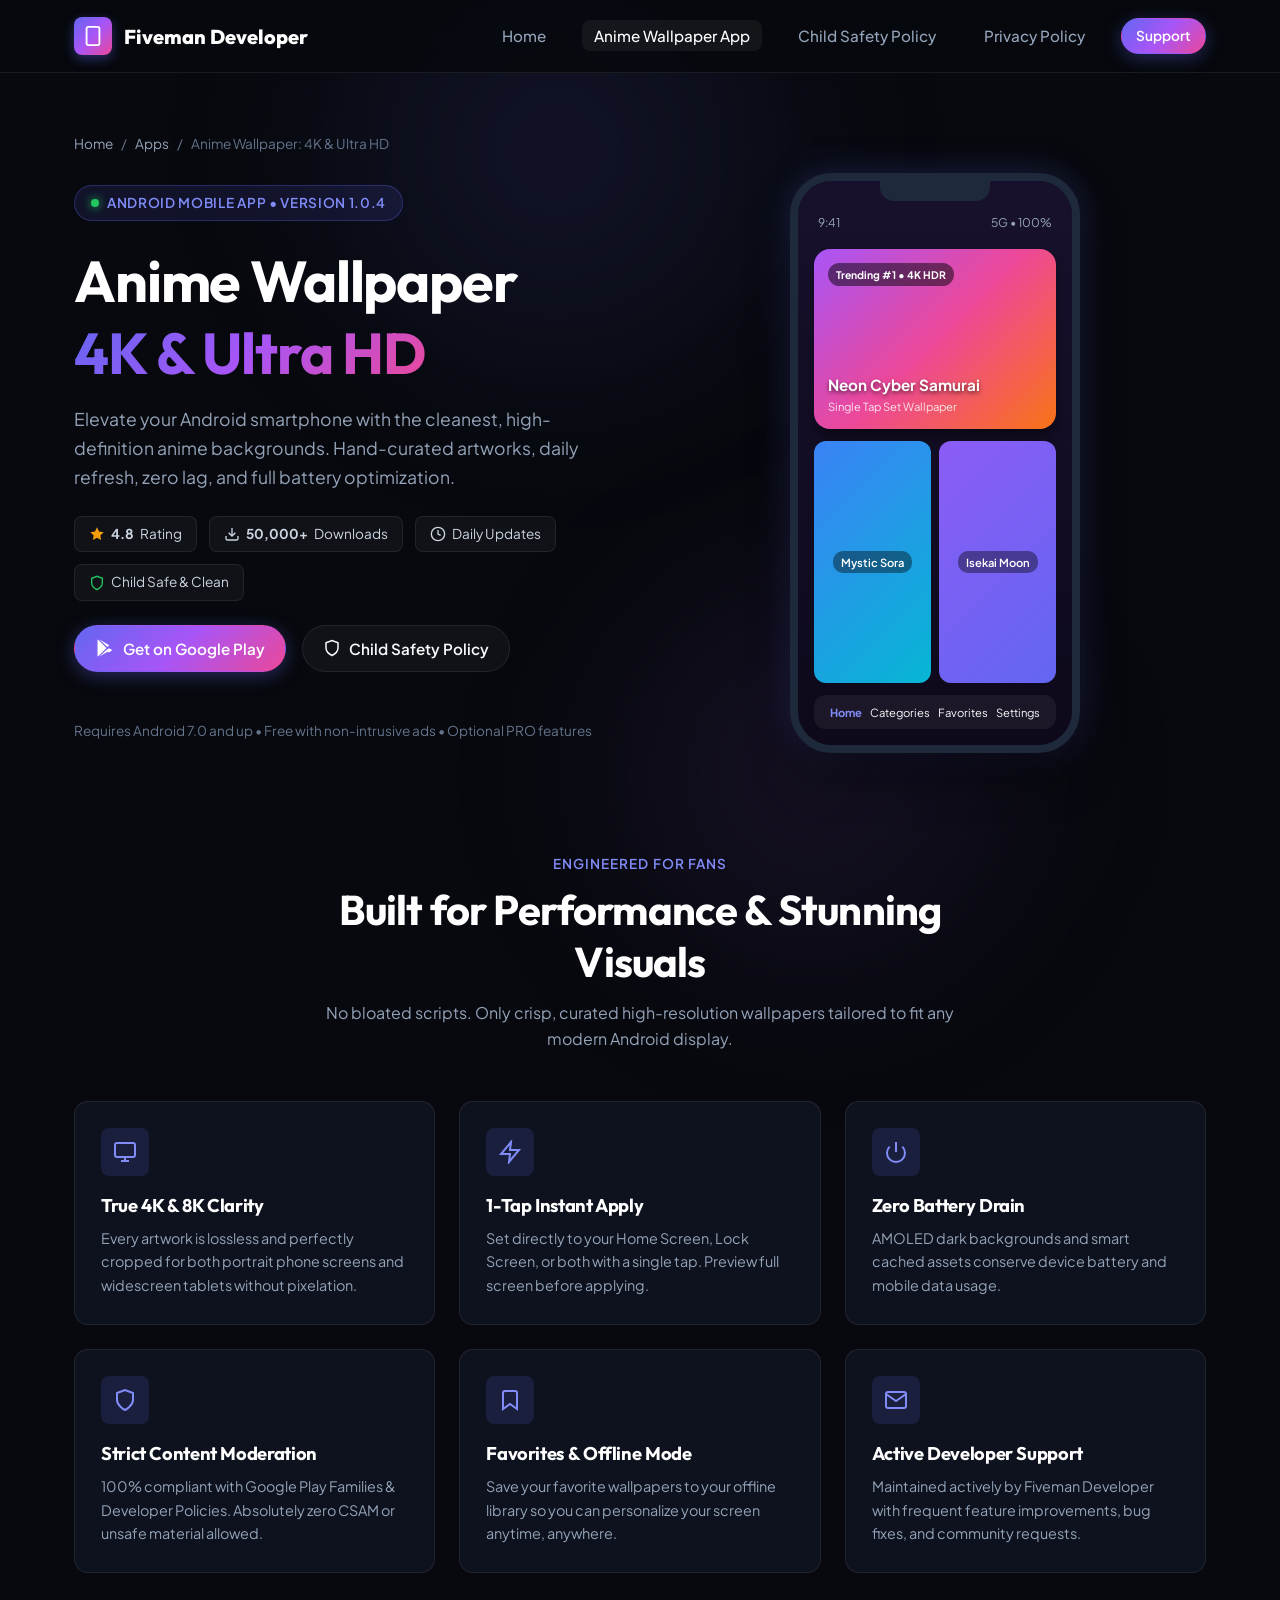
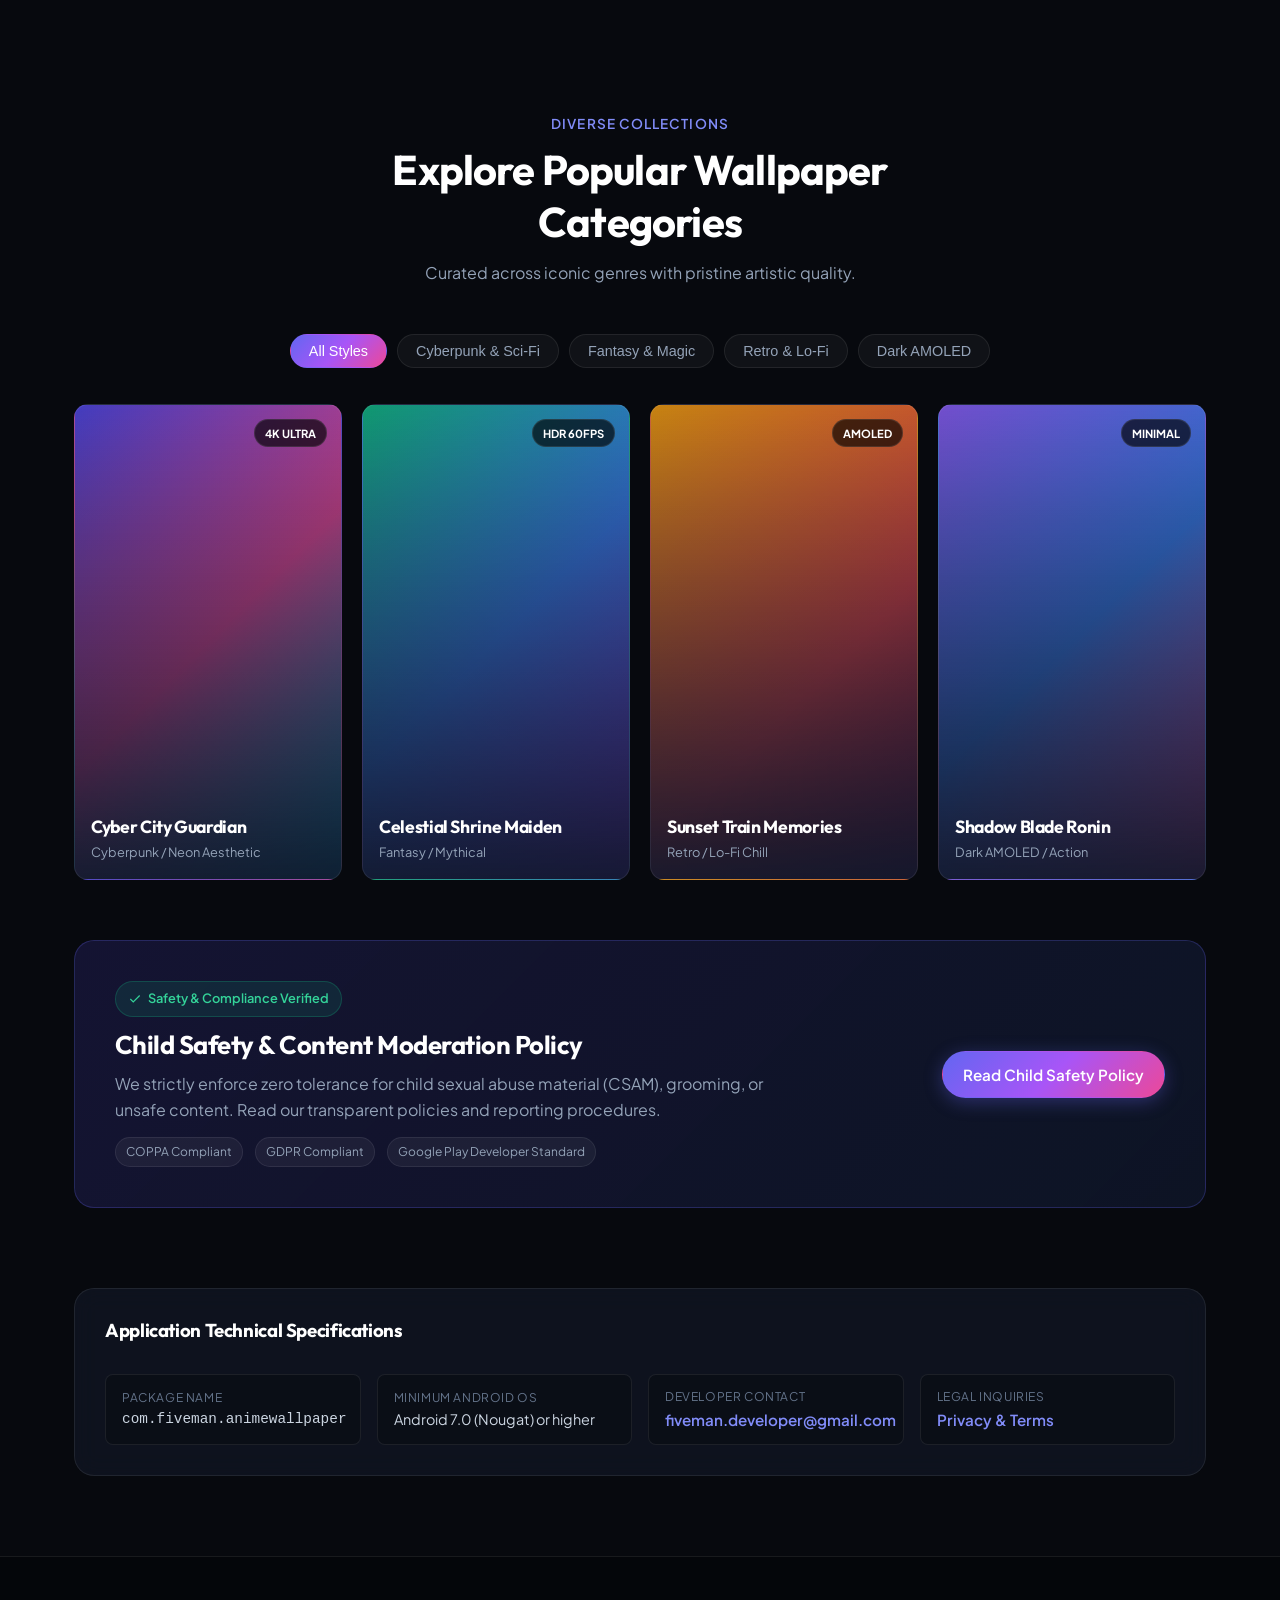
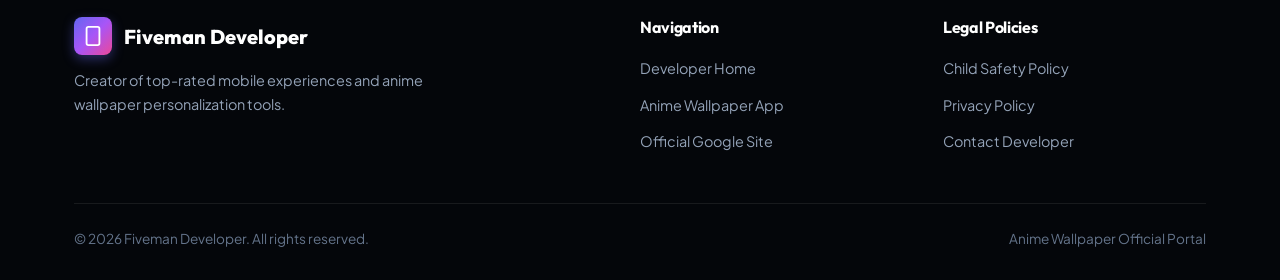
==== anime_wallpaper.html @ 087a0f10 "feat: complete developer website with anime wallpaper and child safety policy" ====
<!DOCTYPE html>
<html lang="en">
<head>
  <meta charset="UTF-8">
  <meta name="viewport" content="width=device-width, initial-scale=1.0">
  <title>Anime Wallpaper: 4K &amp; Ultra HD | Fiveman Developer</title>
  <meta name="description" content="Discover breathtaking 4K, 8K, and Live Anime Wallpapers. Lightweight, battery-optimized, and curated with strict child safety and privacy standards.">
  <meta name="keywords" content="Anime Wallpaper, 4K Anime Backgrounds, Anime Live Wallpapers, Fiveman Developer, Android Wallpaper App">
  <link rel="stylesheet" href="./css/style.css">
  <link rel="icon" href="data:image/svg+xml,<svg xmlns='http://www.w3.org/2000/svg' viewBox='0 0 24 24' fill='%23ec4899'><path d='M12 21.35l-1.45-1.32C5.4 15.36 2 12.28 2 8.5 2 5.42 4.42 3 7.5 3c1.74 0 3.41.81 4.5 2.09C13.09 3.81 14.76 3 16.5 3 19.58 3 22 5.42 22 8.5c0 3.78-3.4 6.86-8.55 11.54L12 21.35z'/></svg>">
</head>
<body>

  <!-- Navigation -->
  <header class="navbar">
    <div class="container nav-container">
      <a href="./index.html" class="brand-logo" id="homeLogoLink">
        <div class="brand-icon">
          <svg viewBox="0 0 24 24" fill="none" stroke="currentColor" stroke-width="2">
            <rect x="5" y="2" width="14" height="20" rx="2" ry="2"/>
            <line x1="12" y1="18" x2="12.01" y2="18"/>
          </svg>
        </div>
        <span>Fiveman Developer</span>
      </a>

      <button class="mobile-toggle" id="mobileToggle" aria-label="Toggle navigation">
        <svg width="24" height="24" fill="none" stroke="currentColor" stroke-width="2">
          <path d="M4 6h16M4 12h16M4 18h16"/>
        </svg>
      </button>

      <ul class="nav-links" id="navLinks">
        <li><a href="./index.html" class="nav-link">Home</a></li>
        <li><a href="./anime_wallpaper.html" class="nav-link active">Anime Wallpaper App</a></li>
        <li><a href="./child_safty.html" class="nav-link">Child Safety Policy</a></li>
        <li><a href="./privacy_policy.html" class="nav-link">Privacy Policy</a></li>
        <li>
          <a href="mailto:fiveman.developer@gmail.com" class="btn btn-primary btn-sm">Support</a>
        </li>
      </ul>
    </div>
  </header>

  <!-- App Hero Section -->
  <section class="app-hero">
    <div class="container">
      <div class="breadcrumbs">
        <a href="./index.html">Home</a>
        <span>/</span>
        <a href="./index.html#featured-apps">Apps</a>
        <span>/</span>
        <span>Anime Wallpaper: 4K &amp; Ultra HD</span>
      </div>

      <div class="app-hero-grid">
        <div class="app-hero-content">
          <div class="badge-pill">
            <span class="badge-dot"></span>
            Android Mobile App &bull; Version 1.0.4
          </div>
          
          <h1 style="font-size: clamp(2.4rem, 4.5vw, 3.6rem); margin-bottom: 16px;">
            Anime Wallpaper <br><span class="gradient-text">4K &amp; Ultra HD</span>
          </h1>

          <p style="font-size: 1.1rem; margin-bottom: 24px;">
            Elevate your Android smartphone with the cleanest, high-definition anime backgrounds. Hand-curated artworks, daily refresh, zero lag, and full battery optimization.
          </p>

          <div class="app-meta-tags">
            <div class="app-spec-badge">
              <svg width="16" height="16" viewBox="0 0 24 24" fill="#f59e0b"><polygon points="12 2 15.09 8.26 22 9.27 17 14.14 18.18 21.02 12 17.77 5.82 21.02 7 14.14 2 9.27 8.91 8.26 12 2"/></svg>
              <strong>4.8</strong> Rating
            </div>
            <div class="app-spec-badge">
              <svg width="16" height="16" viewBox="0 0 24 24" fill="none" stroke="currentColor" stroke-width="2"><path d="M21 15v4a2 2 0 0 1-2 2H5a2 2 0 0 1-2-2v-4"/><polyline points="7 10 12 15 17 10"/><line x1="12" y1="15" x2="12" y2="3"/></svg>
              <strong>50,000+</strong> Downloads
            </div>
            <div class="app-spec-badge">
              <svg width="16" height="16" viewBox="0 0 24 24" fill="none" stroke="currentColor" stroke-width="2"><circle cx="12" cy="12" r="10"/><path d="M12 6v6l4 2"/></svg>
              Daily Updates
            </div>
            <div class="app-spec-badge">
              <svg width="16" height="16" viewBox="0 0 24 24" fill="none" stroke="#22c55e" stroke-width="2"><path d="M12 22s8-4 8-10V5l-8-3-8 3v7c0 6 8 10 8 10z"/></svg>
              Child Safe &amp; Clean
            </div>
          </div>

          <div class="hero-cta" style="justify-content: flex-start;">
            <a href="https://play.google.com/store/apps" target="_blank" rel="noopener noreferrer" class="btn btn-primary" id="googlePlayBtn">
              <svg width="20" height="20" viewBox="0 0 24 24" fill="currentColor">
                <path d="M3.609 1.814L13.793 12 3.61 22.186a2.023 2.023 0 0 1-.61-1.472V3.286c0-.573.228-1.1.609-1.472zm11.246 11.246l2.33 2.33-11.83 6.786 9.5-9.116zm0-2.12L5.355 1.824l11.83 6.786-2.33 2.33zm1.442 1.06l3.355 1.924c.797.457.797 1.201 0 1.658l-3.355 1.924-2.12-2.12 2.12-2.386z"/>
              </svg>
              Get on Google Play
            </a>
            <a href="./child_safty.html" class="btn btn-outline" id="childSafetyCtaBtn">
              <svg width="18" height="18" viewBox="0 0 24 24" fill="none" stroke="currentColor" stroke-width="2"><path d="M12 22s8-4 8-10V5l-8-3-8 3v7c0 6 8 10 8 10z"/></svg>
              Child Safety Policy
            </a>
          </div>

          <p style="font-size: 0.85rem; color: var(--text-muted);">
            Requires Android 7.0 and up &bull; Free with non-intrusive ads &bull; Optional PRO features
          </p>
        </div>

        <!-- Phone Mockup Graphic -->
        <div class="app-showcase-visual">
          <div class="phone-mockup-frame">
            <div class="phone-notch"></div>
            <div class="phone-screen">
              <div class="phone-screen-header">
                <span>9:41</span>
                <span>5G &bull; 100%</span>
              </div>
              
              <div class="phone-preview-card">
                <span class="preview-tag">Trending #1 &bull; 4K HDR</span>
                <span class="preview-title">Neon Cyber Samurai</span>
                <span style="font-size: 0.7rem; color: rgba(255,255,255,0.85);">Single Tap Set Wallpaper</span>
              </div>

              <div class="phone-grid-preview">
                <div class="small-preview-thumb thumb-1">
                  <span class="thumb-label">Mystic Sora</span>
                </div>
                <div class="small-preview-thumb thumb-2">
                  <span class="thumb-label">Isekai Moon</span>
                </div>
              </div>

              <div style="background: rgba(255,255,255,0.06); padding: 8px 12px; border-radius: 12px; display: flex; justify-content: space-around; font-size: 0.7rem;">
                <span style="color: var(--primary-light); font-weight: 700;">Home</span>
                <span>Categories</span>
                <span>Favorites</span>
                <span>Settings</span>
              </div>
            </div>
          </div>
        </div>
      </div>
    </div>
  </section>

  <!-- Key Features Grid -->
  <section class="features-section">
    <div class="container">
      <div class="section-header">
        <span class="section-tag">Engineered for Fans</span>
        <h2 class="section-title">Built for Performance &amp; Stunning Visuals</h2>
        <p>No bloated scripts. Only crisp, curated high-resolution wallpapers tailored to fit any modern Android display.</p>
      </div>

      <div class="feature-cards">
        <div class="feature-box">
          <div class="feature-icon-wrap">
            <svg width="24" height="24" viewBox="0 0 24 24" fill="none" stroke="currentColor" stroke-width="2">
              <rect x="2" y="3" width="20" height="14" rx="2" ry="2"/>
              <line x1="8" y1="21" x2="16" y2="21"/>
              <line x1="12" y1="17" x2="12" y2="21"/>
            </svg>
          </div>
          <h4>True 4K &amp; 8K Clarity</h4>
          <p>Every artwork is lossless and perfectly cropped for both portrait phone screens and widescreen tablets without pixelation.</p>
        </div>

        <div class="feature-box">
          <div class="feature-icon-wrap">
            <svg width="24" height="24" viewBox="0 0 24 24" fill="none" stroke="currentColor" stroke-width="2">
              <polygon points="13 2 3 14 12 14 11 22 21 10 12 10 13 2"/>
            </svg>
          </div>
          <h4>1-Tap Instant Apply</h4>
          <p>Set directly to your Home Screen, Lock Screen, or both with a single tap. Preview full screen before applying.</p>
        </div>

        <div class="feature-box">
          <div class="feature-icon-wrap">
            <svg width="24" height="24" viewBox="0 0 24 24" fill="none" stroke="currentColor" stroke-width="2">
              <path d="M18.36 6.64a9 9 0 1 1-12.73 0"/>
              <line x1="12" y1="2" x2="12" y2="12"/>
            </svg>
          </div>
          <h4>Zero Battery Drain</h4>
          <p>AMOLED dark backgrounds and smart cached assets conserve device battery and mobile data usage.</p>
        </div>

        <div class="feature-box">
          <div class="feature-icon-wrap">
            <svg width="24" height="24" viewBox="0 0 24 24" fill="none" stroke="currentColor" stroke-width="2">
              <path d="M12 22s8-4 8-10V5l-8-3-8 3v7c0 6 8 10 8 10z"/>
            </svg>
          </div>
          <h4>Strict Content Moderation</h4>
          <p>100% compliant with Google Play Families &amp; Developer Policies. Absolutely zero CSAM or unsafe material allowed.</p>
        </div>

        <div class="feature-box">
          <div class="feature-icon-wrap">
            <svg width="24" height="24" viewBox="0 0 24 24" fill="none" stroke="currentColor" stroke-width="2">
              <path d="M19 21l-7-5-7 5V5a2 2 0 0 1 2-2h10a2 2 0 0 1 2 2z"/>
            </svg>
          </div>
          <h4>Favorites &amp; Offline Mode</h4>
          <p>Save your favorite wallpapers to your offline library so you can personalize your screen anytime, anywhere.</p>
        </div>

        <div class="feature-box">
          <div class="feature-icon-wrap">
            <svg width="24" height="24" viewBox="0 0 24 24" fill="none" stroke="currentColor" stroke-width="2">
              <path d="M4 4h16c1.1 0 2 .9 2 2v12c0 1.1-.9 2-2 2H4c-1.1 0-2-.9-2-2V6c0-1.1.9-2 2-2z"/>
              <polyline points="22,6 12,13 2,6"/>
            </svg>
          </div>
          <h4>Active Developer Support</h4>
          <p>Maintained actively by Fiveman Developer with frequent feature improvements, bug fixes, and community requests.</p>
        </div>
      </div>
    </div>
  </section>

  <!-- Interactive Category Preview Showcase -->
  <section class="gallery-section">
    <div class="container">
      <div class="section-header">
        <span class="section-tag">Diverse Collections</span>
        <h2 class="section-title">Explore Popular Wallpaper Categories</h2>
        <p>Curated across iconic genres with pristine artistic quality.</p>
      </div>

      <div class="category-chips">
        <button class="category-chip active" data-category="all">All Styles</button>
        <button class="category-chip" data-category="cyberpunk">Cyberpunk &amp; Sci-Fi</button>
        <button class="category-chip" data-category="fantasy">Fantasy &amp; Magic</button>
        <button class="category-chip" data-category="retro">Retro &amp; Lo-Fi</button>
        <button class="category-chip" data-category="amoled">Dark AMOLED</button>
      </div>

      <div class="wallpaper-cards-grid">
        <!-- Card 1 -->
        <div class="wallpaper-card card-bg-gradient-1" data-category="cyberpunk">
          <span class="wallpaper-badge">4K ULTRA</span>
          <div class="wallpaper-card-info">
            <h4>Cyber City Guardian</h4>
            <p>Cyberpunk / Neon Aesthetic</p>
          </div>
        </div>

        <!-- Card 2 -->
        <div class="wallpaper-card card-bg-gradient-2" data-category="fantasy">
          <span class="wallpaper-badge">HDR 60FPS</span>
          <div class="wallpaper-card-info">
            <h4>Celestial Shrine Maiden</h4>
            <p>Fantasy / Mythical</p>
          </div>
        </div>

        <!-- Card 3 -->
        <div class="wallpaper-card card-bg-gradient-3" data-category="retro">
          <span class="wallpaper-badge">AMOLED</span>
          <div class="wallpaper-card-info">
            <h4>Sunset Train Memories</h4>
            <p>Retro / Lo-Fi Chill</p>
          </div>
        </div>

        <!-- Card 4 -->
        <div class="wallpaper-card card-bg-gradient-4" data-category="amoled">
          <span class="wallpaper-badge">MINIMAL</span>
          <div class="wallpaper-card-info">
            <h4>Shadow Blade Ronin</h4>
            <p>Dark AMOLED / Action</p>
          </div>
        </div>
      </div>
    </div>
  </section>

  <!-- Compliance Callout -->
  <section class="container" style="margin-bottom: 60px;">
    <div class="compliance-banner">
      <div class="compliance-content">
        <div class="compliance-text">
          <div class="safety-badge" style="margin-bottom: 12px;">
            <svg width="14" height="14" viewBox="0 0 24 24" fill="none" stroke="currentColor" stroke-width="2">
              <polyline points="20 6 9 17 4 12"/>
            </svg>
            <span>Safety &amp; Compliance Verified</span>
          </div>
          <h3>Child Safety &amp; Content Moderation Policy</h3>
          <p>
            We strictly enforce zero tolerance for child sexual abuse material (CSAM), grooming, or unsafe content. Read our transparent policies and reporting procedures.
          </p>
          <div class="compliance-badges">
            <span class="app-tag">COPPA Compliant</span>
            <span class="app-tag">GDPR Compliant</span>
            <span class="app-tag">Google Play Developer Standard</span>
          </div>
        </div>
        <div>
          <a href="./child_safty.html" class="btn btn-primary">
            Read Child Safety Policy
          </a>
        </div>
      </div>
    </div>
  </section>

  <!-- Technical Specs -->
  <section class="container" style="margin-bottom: 60px;">
    <div class="app-card">
      <h3 style="margin-bottom: 16px;">Application Technical Specifications</h3>
      <div class="contact-info-grid">
        <div class="contact-item">
          <div>
            <span class="label">Package Name</span>
            <span style="font-family: monospace; font-size: 0.9rem; color: #cbd5e1;">com.fiveman.animewallpaper</span>
          </div>
        </div>
        <div class="contact-item">
          <div>
            <span class="label">Minimum Android OS</span>
            <span style="font-size: 0.9rem; color: #cbd5e1;">Android 7.0 (Nougat) or higher</span>
          </div>
        </div>
        <div class="contact-item">
          <div>
            <span class="label">Developer Contact</span>
            <a href="mailto:fiveman.developer@gmail.com">fiveman.developer@gmail.com</a>
          </div>
        </div>
        <div class="contact-item">
          <div>
            <span class="label">Legal Inquiries</span>
            <a href="./privacy_policy.html">Privacy &amp; Terms</a>
          </div>
        </div>
      </div>
    </div>
  </section>

  <!-- Footer -->
  <footer class="footer">
    <div class="container">
      <div class="footer-grid">
        <div class="footer-brand">
          <div class="brand-logo">
            <div class="brand-icon">
              <svg viewBox="0 0 24 24" fill="none" stroke="currentColor" stroke-width="2">
                <rect x="5" y="2" width="14" height="20" rx="2" ry="2"/>
                <line x1="12" y1="18" x2="12.01" y2="18"/>
              </svg>
            </div>
            <span>Fiveman Developer</span>
          </div>
          <p>
            Creator of top-rated mobile experiences and anime wallpaper personalization tools.
          </p>
        </div>

        <div class="footer-col">
          <h5>Navigation</h5>
          <ul class="footer-links">
            <li><a href="./index.html">Developer Home</a></li>
            <li><a href="./anime_wallpaper.html">Anime Wallpaper App</a></li>
            <li><a href="https://sites.google.com/view/fivemandeveloper" target="_blank" rel="noopener noreferrer">Official Google Site</a></li>
          </ul>
        </div>

        <div class="footer-col">
          <h5>Legal Policies</h5>
          <ul class="footer-links">
            <li><a href="./child_safty.html">Child Safety Policy</a></li>
            <li><a href="./privacy_policy.html">Privacy Policy</a></li>
            <li><a href="mailto:fiveman.developer@gmail.com">Contact Developer</a></li>
          </ul>
        </div>
      </div>

      <div class="footer-bottom">
        <span>&copy; <span class="current-year">2026</span> Fiveman Developer. All rights reserved.</span>
        <span>Anime Wallpaper Official Portal</span>
      </div>
    </div>
  </footer>

  <script src="./js/main.js"></script>
</body>
</html>
---- css/style.css ----
/* ==========================================================================
   Fiveman Developer - Modern App Portfolio & Policy Portal
   Designed for GitHub Pages Deployment
   ========================================================================== */

@import url('https://fonts.googleapis.com/css2?family=Outfit:wght@400;500;600;700;800&family=Plus+Jakarta+Sans:wght@400;500;600;700&display=swap');

:root {
  /* Colors */
  --bg-main: #07090e;
  --bg-card: rgba(18, 24, 38, 0.7);
  --bg-card-hover: rgba(26, 34, 53, 0.85);
  --bg-glass: rgba(255, 255, 255, 0.03);
  --bg-subtle: #0f1523;

  --border-subtle: rgba(255, 255, 255, 0.08);
  --border-glow: rgba(99, 102, 241, 0.35);

  --text-primary: #f8fafc;
  --text-secondary: #94a3b8;
  --text-muted: #64748b;
  --text-white: #ffffff;

  --primary: #6366f1;
  --primary-light: #818cf8;
  --primary-dark: #4f46e5;
  --primary-gradient: linear-gradient(135deg, #6366f1 0%, #a855f7 50%, #ec4899 100%);
  --cyan-gradient: linear-gradient(135deg, #06b6d4 0%, #3b82f6 100%);

  --danger: #ef4444;
  --danger-bg: rgba(239, 68, 68, 0.12);
  --danger-border: rgba(239, 68, 68, 0.3);

  --warning: #f59e0b;
  --warning-bg: rgba(245, 158, 11, 0.12);
  --warning-border: rgba(245, 158, 11, 0.3);

  --success: #10b981;
  --success-bg: rgba(16, 185, 129, 0.12);
  --success-border: rgba(16, 185, 129, 0.3);

  /* Typography */
  --font-heading: 'Outfit', sans-serif;
  --font-body: 'Plus Jakarta Sans', -apple-system, BlinkMacSystemFont, 'Segoe UI', Roboto, sans-serif;

  /* Shadows & Glows */
  --shadow-sm: 0 4px 6px -1px rgba(0, 0, 0, 0.2);
  --shadow-lg: 0 20px 25px -5px rgba(0, 0, 0, 0.5), 0 8px 10px -6px rgba(0, 0, 0, 0.5);
  --glow-primary: 0 0 30px rgba(99, 102, 241, 0.25);
  --glow-pink: 0 0 35px rgba(236, 72, 153, 0.2);

  /* Transitions */
  --transition: all 0.25s cubic-bezier(0.4, 0, 0.2, 1);
  --radius-sm: 8px;
  --radius-md: 14px;
  --radius-lg: 20px;
  --radius-full: 9999px;
}

/* Base Styles */
* {
  box-sizing: border-box;
  margin: 0;
  padding: 0;
}

html {
  scroll-behavior: smooth;
  color-scheme: dark;
}

body {
  font-family: var(--font-body);
  background-color: var(--bg-main);
  color: var(--text-primary);
  line-height: 1.65;
  min-height: 100vh;
  position: relative;
  overflow-x: hidden;
  -webkit-font-smoothing: antialiased;
}

/* Ambient Background Glow */
body::before {
  content: '';
  position: fixed;
  top: -150px;
  left: 20%;
  width: 600px;
  height: 600px;
  background: radial-gradient(circle, rgba(99, 102, 241, 0.15) 0%, rgba(0, 0, 0, 0) 70%);
  filter: blur(80px);
  z-index: -1;
  pointer-events: none;
}

body::after {
  content: '';
  position: fixed;
  bottom: -150px;
  right: 15%;
  width: 550px;
  height: 550px;
  background: radial-gradient(circle, rgba(168, 85, 247, 0.12) 0%, rgba(0, 0, 0, 0) 70%);
  filter: blur(80px);
  z-index: -1;
  pointer-events: none;
}

/* Typography Helpers */
h1, h2, h3, h4, h5, h6 {
  font-family: var(--font-heading);
  font-weight: 700;
  line-height: 1.25;
  color: var(--text-white);
  letter-spacing: -0.02em;
}

p {
  color: var(--text-secondary);
}

a {
  color: var(--primary-light);
  text-decoration: none;
  transition: var(--transition);
}

a:hover {
  color: var(--text-white);
}

.gradient-text {
  background: var(--primary-gradient);
  -webkit-background-clip: text;
  -webkit-text-fill-color: transparent;
  display: inline-block;
}

.container {
  width: 100%;
  max-width: 1180px;
  margin: 0 auto;
  padding: 0 24px;
}

/* Header & Navbar */
.navbar {
  position: sticky;
  top: 0;
  z-index: 100;
  backdrop-filter: blur(16px);
  -webkit-backdrop-filter: blur(16px);
  background: rgba(7, 9, 14, 0.85);
  border-bottom: 1px solid var(--border-subtle);
  transition: var(--transition);
}

.nav-container {
  display: flex;
  align-items: center;
  justify-content: space-between;
  height: 72px;
}

.brand-logo {
  display: flex;
  align-items: center;
  gap: 12px;
  font-family: var(--font-heading);
  font-weight: 800;
  font-size: 1.25rem;
  color: var(--text-white);
}

.brand-icon {
  width: 38px;
  height: 38px;
  border-radius: var(--radius-sm);
  background: var(--primary-gradient);
  display: flex;
  align-items: center;
  justify-content: center;
  color: white;
  box-shadow: 0 4px 12px rgba(99, 102, 241, 0.4);
}

.brand-icon svg {
  width: 22px;
  height: 22px;
}

.nav-links {
  display: flex;
  align-items: center;
  list-style: none;
  gap: 24px;
}

.nav-link {
  color: var(--text-secondary);
  font-weight: 500;
  font-size: 0.95rem;
  padding: 6px 12px;
  border-radius: var(--radius-sm);
  transition: var(--transition);
}

.nav-link:hover, .nav-link.active {
  color: var(--text-white);
  background: rgba(255, 255, 255, 0.05);
}

.nav-actions {
  display: flex;
  align-items: center;
  gap: 14px;
}

/* Buttons */
.btn {
  display: inline-flex;
  align-items: center;
  justify-content: center;
  gap: 8px;
  font-family: var(--font-body);
  font-weight: 600;
  font-size: 0.95rem;
  padding: 10px 20px;
  border-radius: var(--radius-full);
  cursor: pointer;
  transition: var(--transition);
  border: 1px solid transparent;
  text-decoration: none;
}

.btn-primary {
  background: var(--primary-gradient);
  color: var(--text-white);
  box-shadow: 0 4px 18px rgba(99, 102, 241, 0.35);
}

.btn-primary:hover {
  transform: translateY(-2px);
  box-shadow: 0 6px 25px rgba(99, 102, 241, 0.55);
  color: var(--text-white);
}

.btn-outline {
  background: rgba(255, 255, 255, 0.04);
  color: var(--text-primary);
  border-color: var(--border-subtle);
}

.btn-outline:hover {
  background: rgba(255, 255, 255, 0.09);
  border-color: rgba(255, 255, 255, 0.2);
  color: var(--text-white);
  transform: translateY(-2px);
}

.btn-sm {
  padding: 6px 14px;
  font-size: 0.85rem;
}

/* Mobile Menu Toggle */
.mobile-toggle {
  display: none;
  background: none;
  border: none;
  color: var(--text-primary);
  font-size: 1.5rem;
  cursor: pointer;
  padding: 6px;
}

/* Hero Section */
.hero-section {
  padding: 80px 0 60px;
  text-align: center;
  position: relative;
}

.badge-pill {
  display: inline-flex;
  align-items: center;
  gap: 8px;
  padding: 6px 16px;
  border-radius: var(--radius-full);
  background: rgba(99, 102, 241, 0.12);
  border: 1px solid rgba(99, 102, 241, 0.3);
  color: var(--primary-light);
  font-size: 0.85rem;
  font-weight: 600;
  margin-bottom: 24px;
  text-transform: uppercase;
  letter-spacing: 0.05em;
}

.badge-dot {
  width: 8px;
  height: 8px;
  border-radius: 50%;
  background: #22c55e;
  box-shadow: 0 0 10px #22c55e;
}

.hero-title {
  font-size: clamp(2.5rem, 5vw, 4.2rem);
  font-weight: 800;
  max-width: 900px;
  margin: 0 auto 20px;
  line-height: 1.15;
}

.hero-subtitle {
  font-size: 1.15rem;
  max-width: 680px;
  margin: 0 auto 36px;
  color: var(--text-secondary);
}

.hero-cta {
  display: flex;
  align-items: center;
  justify-content: center;
  gap: 16px;
  flex-wrap: wrap;
  margin-bottom: 48px;
}

.hero-stats {
  display: grid;
  grid-template-columns: repeat(auto-fit, minmax(180px, 1fr));
  gap: 20px;
  max-width: 800px;
  margin: 40px auto 0;
  padding: 24px;
  background: var(--bg-card);
  backdrop-filter: blur(12px);
  border: 1px solid var(--border-subtle);
  border-radius: var(--radius-lg);
}

.stat-item {
  display: flex;
  flex-direction: column;
  align-items: center;
}

.stat-number {
  font-family: var(--font-heading);
  font-size: 1.8rem;
  font-weight: 800;
  color: var(--text-white);
}

.stat-label {
  font-size: 0.85rem;
  color: var(--text-muted);
}

/* Section Header */
.section-header {
  text-align: center;
  max-width: 650px;
  margin: 0 auto 48px;
}

.section-tag {
  color: var(--primary-light);
  font-weight: 600;
  font-size: 0.85rem;
  text-transform: uppercase;
  letter-spacing: 0.08em;
  margin-bottom: 8px;
  display: block;
}

.section-title {
  font-size: clamp(1.8rem, 3.5vw, 2.6rem);
  margin-bottom: 12px;
}

/* Featured App Card */
.apps-grid {
  display: grid;
  grid-template-columns: repeat(auto-fit, minmax(340px, 1fr));
  gap: 28px;
  margin-bottom: 80px;
}

.app-card {
  background: var(--bg-card);
  border: 1px solid var(--border-subtle);
  border-radius: var(--radius-lg);
  padding: 30px;
  backdrop-filter: blur(12px);
  transition: var(--transition);
  display: flex;
  flex-direction: column;
  position: relative;
  overflow: hidden;
}

.app-card:hover {
  transform: translateY(-6px);
  border-color: var(--border-glow);
  box-shadow: var(--shadow-lg), var(--glow-primary);
}

.app-card.featured {
  border-color: rgba(99, 102, 241, 0.4);
  background: linear-gradient(180deg, rgba(30, 39, 65, 0.7) 0%, rgba(18, 24, 38, 0.85) 100%);
}

.app-card.featured::before {
  content: 'FEATURED APP';
  position: absolute;
  top: 14px;
  right: -32px;
  background: var(--primary-gradient);
  color: white;
  font-size: 0.7rem;
  font-weight: 700;
  padding: 4px 34px;
  transform: rotate(45deg);
  letter-spacing: 0.05em;
  box-shadow: 0 2px 8px rgba(0,0,0,0.3);
}

.app-header {
  display: flex;
  align-items: center;
  gap: 18px;
  margin-bottom: 20px;
}

.app-icon {
  width: 68px;
  height: 68px;
  border-radius: var(--radius-md);
  display: flex;
  align-items: center;
  justify-content: center;
  flex-shrink: 0;
  box-shadow: 0 8px 20px rgba(0,0,0,0.3);
  position: relative;
  overflow: hidden;
}

.app-icon-anime {
  background: linear-gradient(135deg, #ec4899 0%, #8b5cf6 50%, #3b82f6 100%);
  color: white;
}

.app-title-group h3 {
  font-size: 1.35rem;
  margin-bottom: 4px;
}

.app-category {
  font-size: 0.85rem;
  color: var(--primary-light);
  font-weight: 500;
}

.app-description {
  font-size: 0.95rem;
  margin-bottom: 22px;
  flex-grow: 1;
}

.app-tags {
  display: flex;
  flex-wrap: wrap;
  gap: 8px;
  margin-bottom: 24px;
}

.app-tag {
  font-size: 0.75rem;
  padding: 4px 10px;
  background: rgba(255, 255, 255, 0.05);
  border: 1px solid rgba(255, 255, 255, 0.08);
  border-radius: var(--radius-full);
  color: var(--text-secondary);
}

.app-actions {
  display: flex;
  align-items: center;
  gap: 12px;
  flex-wrap: wrap;
  padding-top: 18px;
  border-top: 1px solid var(--border-subtle);
}

.app-policy-links {
  display: flex;
  align-items: center;
  gap: 14px;
  font-size: 0.85rem;
  margin-top: 14px;
}

.app-policy-links a {
  color: var(--text-muted);
}

.app-policy-links a:hover {
  color: var(--primary-light);
  text-decoration: underline;
}

/* Feature Showcase Section */
.features-section {
  padding: 60px 0 80px;
}

.feature-cards {
  display: grid;
  grid-template-columns: repeat(auto-fit, minmax(280px, 1fr));
  gap: 24px;
}

.feature-box {
  background: var(--bg-card);
  border: 1px solid var(--border-subtle);
  border-radius: var(--radius-md);
  padding: 26px;
  transition: var(--transition);
}

.feature-box:hover {
  transform: translateY(-4px);
  border-color: rgba(255, 255, 255, 0.15);
  background: var(--bg-card-hover);
}

.feature-icon-wrap {
  width: 48px;
  height: 48px;
  border-radius: var(--radius-sm);
  background: rgba(99, 102, 241, 0.15);
  color: var(--primary-light);
  display: flex;
  align-items: center;
  justify-content: center;
  margin-bottom: 18px;
}

.feature-box h4 {
  font-size: 1.15rem;
  margin-bottom: 10px;
}

.feature-box p {
  font-size: 0.9rem;
}

/* Compliance Banner */
.compliance-banner {
  background: linear-gradient(135deg, rgba(30, 27, 75, 0.6) 0%, rgba(15, 23, 42, 0.8) 100%);
  border: 1px solid rgba(99, 102, 241, 0.25);
  border-radius: var(--radius-lg);
  padding: 40px;
  margin-bottom: 80px;
  position: relative;
}

.compliance-content {
  display: flex;
  align-items: center;
  justify-content: space-between;
  gap: 32px;
  flex-wrap: wrap;
}

.compliance-text {
  max-width: 680px;
}

.compliance-text h3 {
  font-size: 1.6rem;
  margin-bottom: 10px;
}

.compliance-text p {
  margin-bottom: 14px;
}

.compliance-badges {
  display: flex;
  gap: 12px;
  flex-wrap: wrap;
}

.safety-badge {
  display: inline-flex;
  align-items: center;
  gap: 6px;
  background: rgba(16, 185, 129, 0.12);
  color: #34d399;
  border: 1px solid rgba(16, 185, 129, 0.25);
  padding: 6px 12px;
  border-radius: var(--radius-full);
  font-size: 0.8rem;
  font-weight: 600;
}

/* Legal & Policy Page Styles */
.policy-page-header {
  padding: 50px 0 30px;
  border-bottom: 1px solid var(--border-subtle);
  background: linear-gradient(180deg, rgba(18, 24, 38, 0.4) 0%, rgba(7, 9, 14, 0) 100%);
}

.breadcrumbs {
  display: flex;
  align-items: center;
  gap: 8px;
  font-size: 0.85rem;
  color: var(--text-muted);
  margin-bottom: 18px;
}

.breadcrumbs a {
  color: var(--text-secondary);
}

.breadcrumbs a:hover {
  color: var(--primary-light);
}

.breadcrumbs span {
  color: var(--text-muted);
}

.policy-title {
  font-size: clamp(2rem, 4vw, 3rem);
  margin-bottom: 10px;
}

.policy-meta {
  display: flex;
  align-items: center;
  gap: 20px;
  color: var(--text-muted);
  font-size: 0.9rem;
  flex-wrap: wrap;
}

.policy-meta-item {
  display: flex;
  align-items: center;
  gap: 6px;
}

.policy-container {
  max-width: 860px;
  margin: 40px auto 80px;
  padding: 0 20px;
}

.policy-card {
  background: var(--bg-card);
  border: 1px solid var(--border-subtle);
  border-radius: var(--radius-lg);
  padding: 40px;
  backdrop-filter: blur(12px);
  box-shadow: var(--shadow-lg);
}

.policy-intro {
  font-size: 1.05rem;
  line-height: 1.7;
  color: var(--text-primary);
  margin-bottom: 32px;
  padding-bottom: 24px;
  border-bottom: 1px solid var(--border-subtle);
}

.policy-section {
  margin-bottom: 36px;
}

.policy-section-header {
  display: flex;
  align-items: center;
  gap: 12px;
  margin-bottom: 16px;
}

.policy-number {
  width: 32px;
  height: 32px;
  border-radius: 50%;
  background: var(--primary-gradient);
  color: white;
  display: flex;
  align-items: center;
  justify-content: center;
  font-weight: 700;
  font-size: 0.9rem;
  flex-shrink: 0;
}

.policy-section h2 {
  font-size: 1.35rem;
}

.policy-section p {
  margin-bottom: 14px;
  font-size: 0.98rem;
  color: #cbd5e1;
}

.policy-list {
  list-style: none;
  margin: 16px 0;
  display: flex;
  flex-direction: column;
  gap: 10px;
}

.policy-list li {
  position: relative;
  padding-left: 28px;
  color: #e2e8f0;
  font-size: 0.96rem;
}

.policy-list li::before {
  content: '';
  position: absolute;
  left: 8px;
  top: 9px;
  width: 8px;
  height: 8px;
  border-radius: 50%;
  background: var(--primary);
}

.policy-list.prohibited li::before {
  background: var(--danger);
  box-shadow: 0 0 6px var(--danger);
}

.alert-box {
  border-radius: var(--radius-md);
  padding: 18px 22px;
  margin: 20px 0;
  display: flex;
  gap: 14px;
  align-items: flex-start;
}

.alert-danger {
  background: var(--danger-bg);
  border: 1px solid var(--danger-border);
  color: #fca5a5;
}

.alert-warning {
  background: var(--warning-bg);
  border: 1px solid var(--warning-border);
  color: #fde68a;
}

.alert-info {
  background: rgba(99, 102, 241, 0.1);
  border: 1px solid rgba(99, 102, 241, 0.25);
  color: #c7d2fe;
}

.alert-box svg {
  width: 22px;
  height: 22px;
  flex-shrink: 0;
  margin-top: 2px;
}

.contact-card {
  background: rgba(255, 255, 255, 0.03);
  border: 1px solid var(--border-subtle);
  border-radius: var(--radius-md);
  padding: 24px;
  margin-top: 24px;
}

.contact-info-grid {
  display: grid;
  grid-template-columns: repeat(auto-fit, minmax(240px, 1fr));
  gap: 16px;
  margin-top: 16px;
}

.contact-item {
  display: flex;
  align-items: center;
  gap: 12px;
  padding: 12px 16px;
  background: rgba(0, 0, 0, 0.25);
  border: 1px solid var(--border-subtle);
  border-radius: var(--radius-sm);
}

.contact-item svg {
  color: var(--primary-light);
  width: 20px;
  height: 20px;
}

.contact-item div {
  display: flex;
  flex-direction: column;
}

.contact-item span.label {
  font-size: 0.75rem;
  color: var(--text-muted);
  text-transform: uppercase;
  letter-spacing: 0.05em;
}

.contact-item a {
  font-weight: 600;
  font-size: 0.95rem;
}

/* Anime Wallpaper Dedicated Page Styles */
.app-hero {
  padding: 60px 0 40px;
  position: relative;
}

.app-hero-grid {
  display: grid;
  grid-template-columns: 1fr 1fr;
  gap: 48px;
  align-items: center;
}

.app-showcase-visual {
  position: relative;
  display: flex;
  justify-content: center;
  align-items: center;
}

.phone-mockup-frame {
  width: 290px;
  height: 580px;
  background: #0f172a;
  border: 8px solid #1e293b;
  border-radius: 42px;
  box-shadow: 0 25px 50px -12px rgba(0, 0, 0, 0.7), 0 0 35px rgba(99, 102, 241, 0.25);
  position: relative;
  overflow: hidden;
  display: flex;
  flex-direction: column;
}

.phone-notch {
  width: 110px;
  height: 20px;
  background: #1e293b;
  border-radius: 0 0 14px 14px;
  position: absolute;
  top: 0;
  left: 50%;
  transform: translateX(-50%);
  z-index: 10;
}

.phone-screen {
  flex: 1;
  background: linear-gradient(180deg, #18112e 0%, #0d091a 100%);
  padding: 24px 16px 16px;
  display: flex;
  flex-direction: column;
  gap: 12px;
}

.phone-screen-header {
  display: flex;
  justify-content: space-between;
  align-items: center;
  font-size: 0.75rem;
  color: var(--text-secondary);
  padding: 8px 4px 4px;
}

.phone-preview-card {
  border-radius: 16px;
  height: 180px;
  background: linear-gradient(135deg, #a855f7 0%, #ec4899 50%, #f97316 100%);
  position: relative;
  overflow: hidden;
  box-shadow: 0 10px 15px -3px rgba(0,0,0,0.5);
  display: flex;
  flex-direction: column;
  justify-content: flex-end;
  padding: 14px;
}

.preview-tag {
  align-self: flex-start;
  margin-bottom: auto;
  font-size: 0.65rem;
  font-weight: 700;
  background: rgba(0,0,0,0.5);
  backdrop-filter: blur(4px);
  color: white;
  padding: 3px 8px;
  border-radius: 12px;
}

.preview-title {
  color: white;
  font-weight: 700;
  font-size: 0.95rem;
  text-shadow: 0 2px 4px rgba(0,0,0,0.6);
}

.phone-grid-preview {
  display: grid;
  grid-template-columns: 1fr 1fr;
  gap: 8px;
  flex: 1;
}

.small-preview-thumb {
  border-radius: 12px;
  background: #1e293b;
  position: relative;
  overflow: hidden;
  display: flex;
  align-items: center;
  justify-content: center;
}

.thumb-1 {
  background: linear-gradient(135deg, #3b82f6 0%, #06b6d4 100%);
}

.thumb-2 {
  background: linear-gradient(135deg, #8b5cf6 0%, #6366f1 100%);
}

.thumb-label {
  font-size: 0.7rem;
  font-weight: 600;
  color: white;
  background: rgba(0,0,0,0.4);
  padding: 2px 8px;
  border-radius: 10px;
}

.app-meta-tags {
  display: flex;
  gap: 12px;
  flex-wrap: wrap;
  margin: 16px 0 24px;
}

.app-spec-badge {
  display: flex;
  align-items: center;
  gap: 6px;
  font-size: 0.85rem;
  color: #cbd5e1;
  background: rgba(255, 255, 255, 0.04);
  border: 1px solid var(--border-subtle);
  padding: 6px 14px;
  border-radius: var(--radius-sm);
}

/* Gallery Section */
.gallery-section {
  padding: 60px 0;
}

.category-chips {
  display: flex;
  gap: 10px;
  flex-wrap: wrap;
  justify-content: center;
  margin-bottom: 36px;
}

.category-chip {
  padding: 8px 18px;
  border-radius: var(--radius-full);
  background: rgba(255,255,255,0.04);
  border: 1px solid var(--border-subtle);
  color: var(--text-secondary);
  font-size: 0.9rem;
  font-weight: 500;
  cursor: pointer;
  transition: var(--transition);
}

.category-chip:hover, .category-chip.active {
  background: var(--primary-gradient);
  color: white;
  border-color: transparent;
}

.wallpaper-cards-grid {
  display: grid;
  grid-template-columns: repeat(auto-fill, minmax(240px, 1fr));
  gap: 20px;
}

.wallpaper-card {
  border-radius: var(--radius-md);
  overflow: hidden;
  background: var(--bg-card);
  border: 1px solid var(--border-subtle);
  transition: var(--transition);
  position: relative;
  aspect-ratio: 9 / 16;
  display: flex;
  flex-direction: column;
  justify-content: flex-end;
  padding: 16px;
}

.wallpaper-card:hover {
  transform: translateY(-6px);
  border-color: var(--border-glow);
  box-shadow: var(--shadow-lg);
}

.card-bg-gradient-1 {
  background: linear-gradient(180deg, rgba(15, 23, 42, 0.2) 0%, rgba(15, 23, 42, 0.95) 100%),
              linear-gradient(135deg, #4f46e5 0%, #ec4899 50%, #06b6d4 100%);
}

.card-bg-gradient-2 {
  background: linear-gradient(180deg, rgba(15, 23, 42, 0.2) 0%, rgba(15, 23, 42, 0.95) 100%),
              linear-gradient(135deg, #10b981 0%, #3b82f6 50%, #9333ea 100%);
}

.card-bg-gradient-3 {
  background: linear-gradient(180deg, rgba(15, 23, 42, 0.2) 0%, rgba(15, 23, 42, 0.95) 100%),
              linear-gradient(135deg, #f59e0b 0%, #ef4444 60%, #831843 100%);
}

.card-bg-gradient-4 {
  background: linear-gradient(180deg, rgba(15, 23, 42, 0.2) 0%, rgba(15, 23, 42, 0.95) 100%),
              linear-gradient(135deg, #8b5cf6 0%, #3b82f6 50%, #ec4899 100%);
}

.wallpaper-badge {
  position: absolute;
  top: 14px;
  right: 14px;
  background: rgba(0,0,0,0.65);
  backdrop-filter: blur(8px);
  color: white;
  font-size: 0.7rem;
  font-weight: 700;
  padding: 4px 10px;
  border-radius: var(--radius-full);
  border: 1px solid rgba(255,255,255,0.1);
}

.wallpaper-card-info h4 {
  font-size: 1.1rem;
  margin-bottom: 4px;
}

.wallpaper-card-info p {
  font-size: 0.8rem;
  color: #94a3b8;
}

/* Footer */
.footer {
  border-top: 1px solid var(--border-subtle);
  background: rgba(5, 7, 11, 0.95);
  padding: 60px 0 30px;
  margin-top: 80px;
}

.footer-grid {
  display: grid;
  grid-template-columns: 2fr 1fr 1fr;
  gap: 40px;
  margin-bottom: 48px;
}

.footer-brand p {
  max-width: 360px;
  margin-top: 14px;
  font-size: 0.9rem;
}

.footer-col h5 {
  font-size: 1rem;
  margin-bottom: 18px;
  color: var(--text-white);
}

.footer-links {
  list-style: none;
  display: flex;
  flex-direction: column;
  gap: 10px;
}

.footer-links a {
  color: var(--text-secondary);
  font-size: 0.9rem;
}

.footer-links a:hover {
  color: var(--primary-light);
  transform: translateX(4px);
  display: inline-block;
}

.footer-bottom {
  padding-top: 24px;
  border-top: 1px solid var(--border-subtle);
  display: flex;
  align-items: center;
  justify-content: space-between;
  font-size: 0.85rem;
  color: var(--text-muted);
  flex-wrap: wrap;
  gap: 16px;
}

/* Toast Message */
.toast-notice {
  position: fixed;
  bottom: 24px;
  right: 24px;
  background: #1e293b;
  color: white;
  padding: 12px 20px;
  border-radius: var(--radius-md);
  border: 1px solid var(--border-glow);
  box-shadow: var(--shadow-lg);
  display: flex;
  align-items: center;
  gap: 10px;
  font-size: 0.9rem;
  z-index: 1000;
  opacity: 0;
  transform: translateY(20px);
  transition: all 0.3s ease;
  pointer-events: none;
}

.toast-notice.show {
  opacity: 1;
  transform: translateY(0);
}

/* Responsive adjustments */
@media (max-width: 900px) {
  .app-hero-grid {
    grid-template-columns: 1fr;
    text-align: center;
  }
  .app-meta-tags {
    justify-content: center;
  }
  .app-showcase-visual {
    order: -1;
  }
  .footer-grid {
    grid-template-columns: 1fr 1fr;
  }
}

@media (max-width: 768px) {
  .nav-links {
    display: none;
    position: absolute;
    top: 72px;
    left: 0;
    width: 100%;
    background: #0b0f19;
    flex-direction: column;
    padding: 24px;
    border-bottom: 1px solid var(--border-subtle);
    gap: 16px;
  }

  .nav-links.active {
    display: flex;
  }

  .mobile-toggle {
    display: block;
  }

  .policy-card {
    padding: 24px 18px;
  }

  .footer-grid {
    grid-template-columns: 1fr;
  }

  .compliance-content {
    flex-direction: column;
    align-items: flex-start;
  }
}
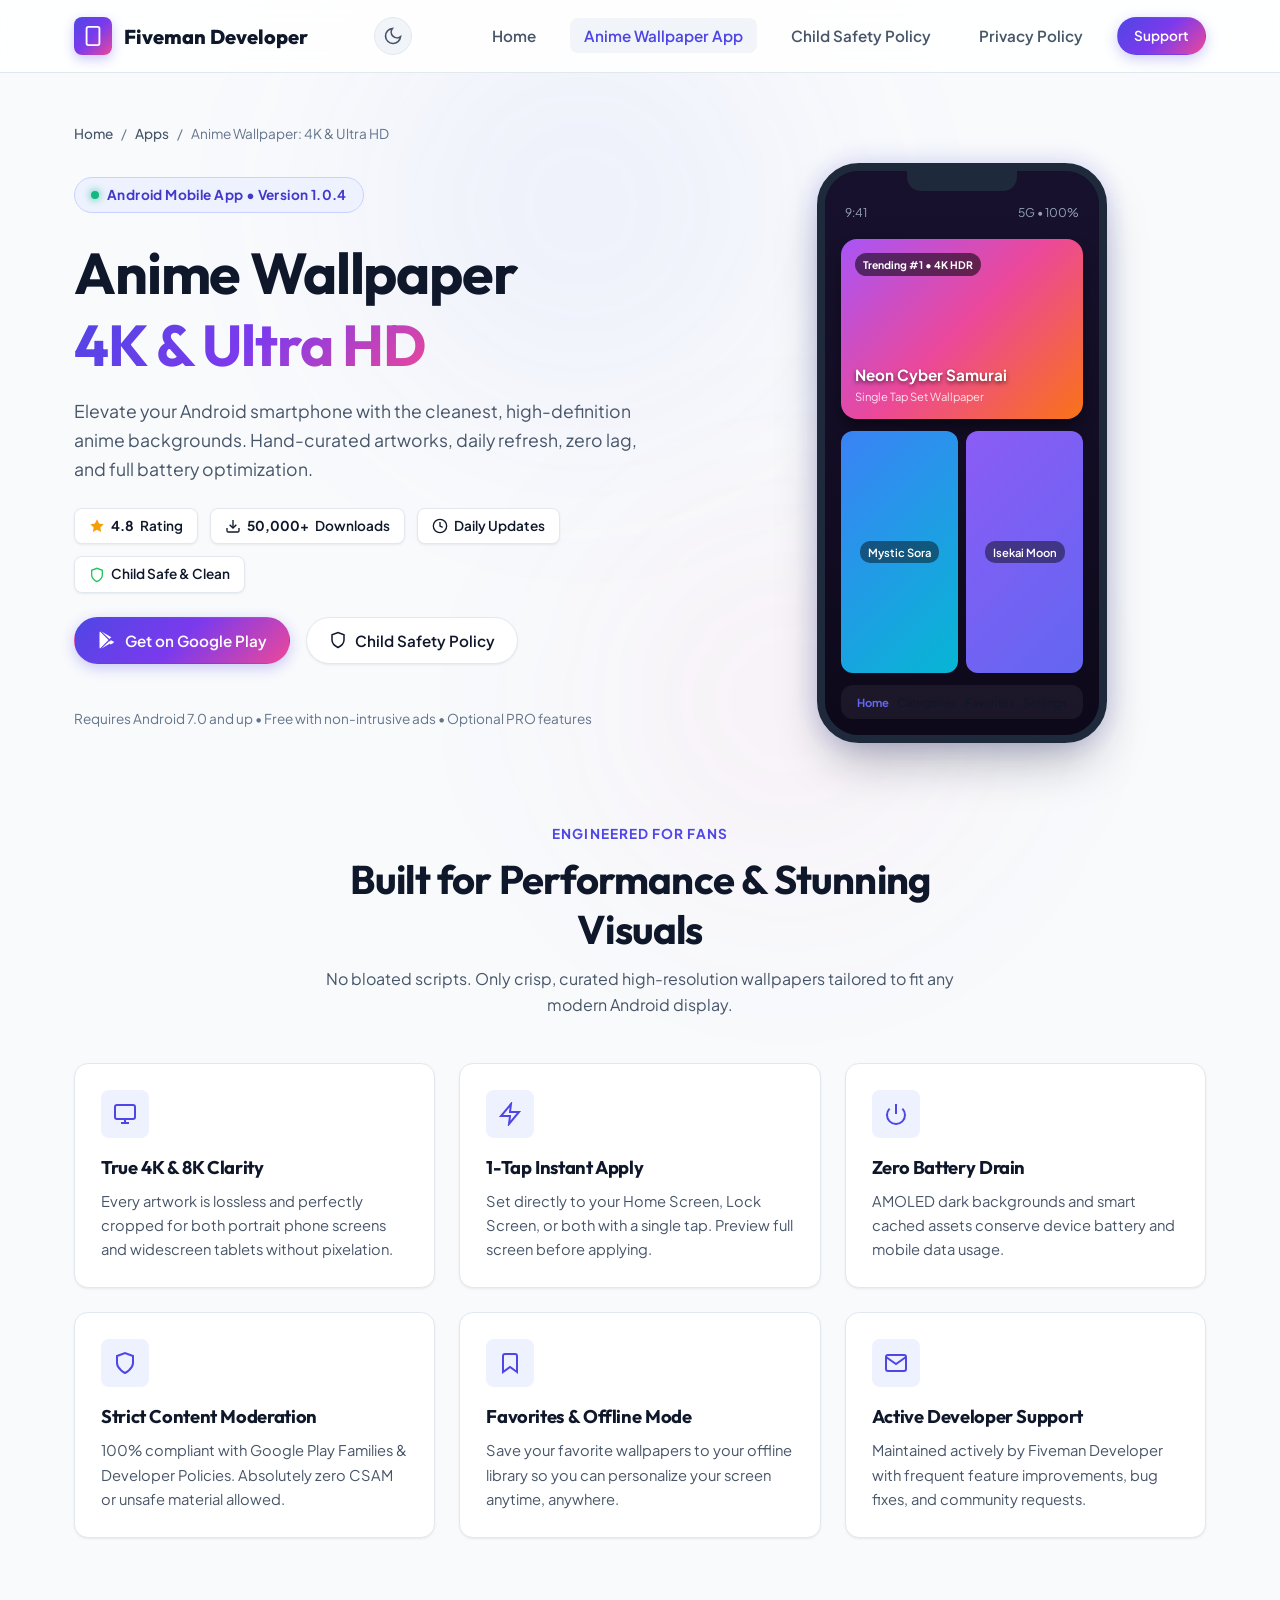
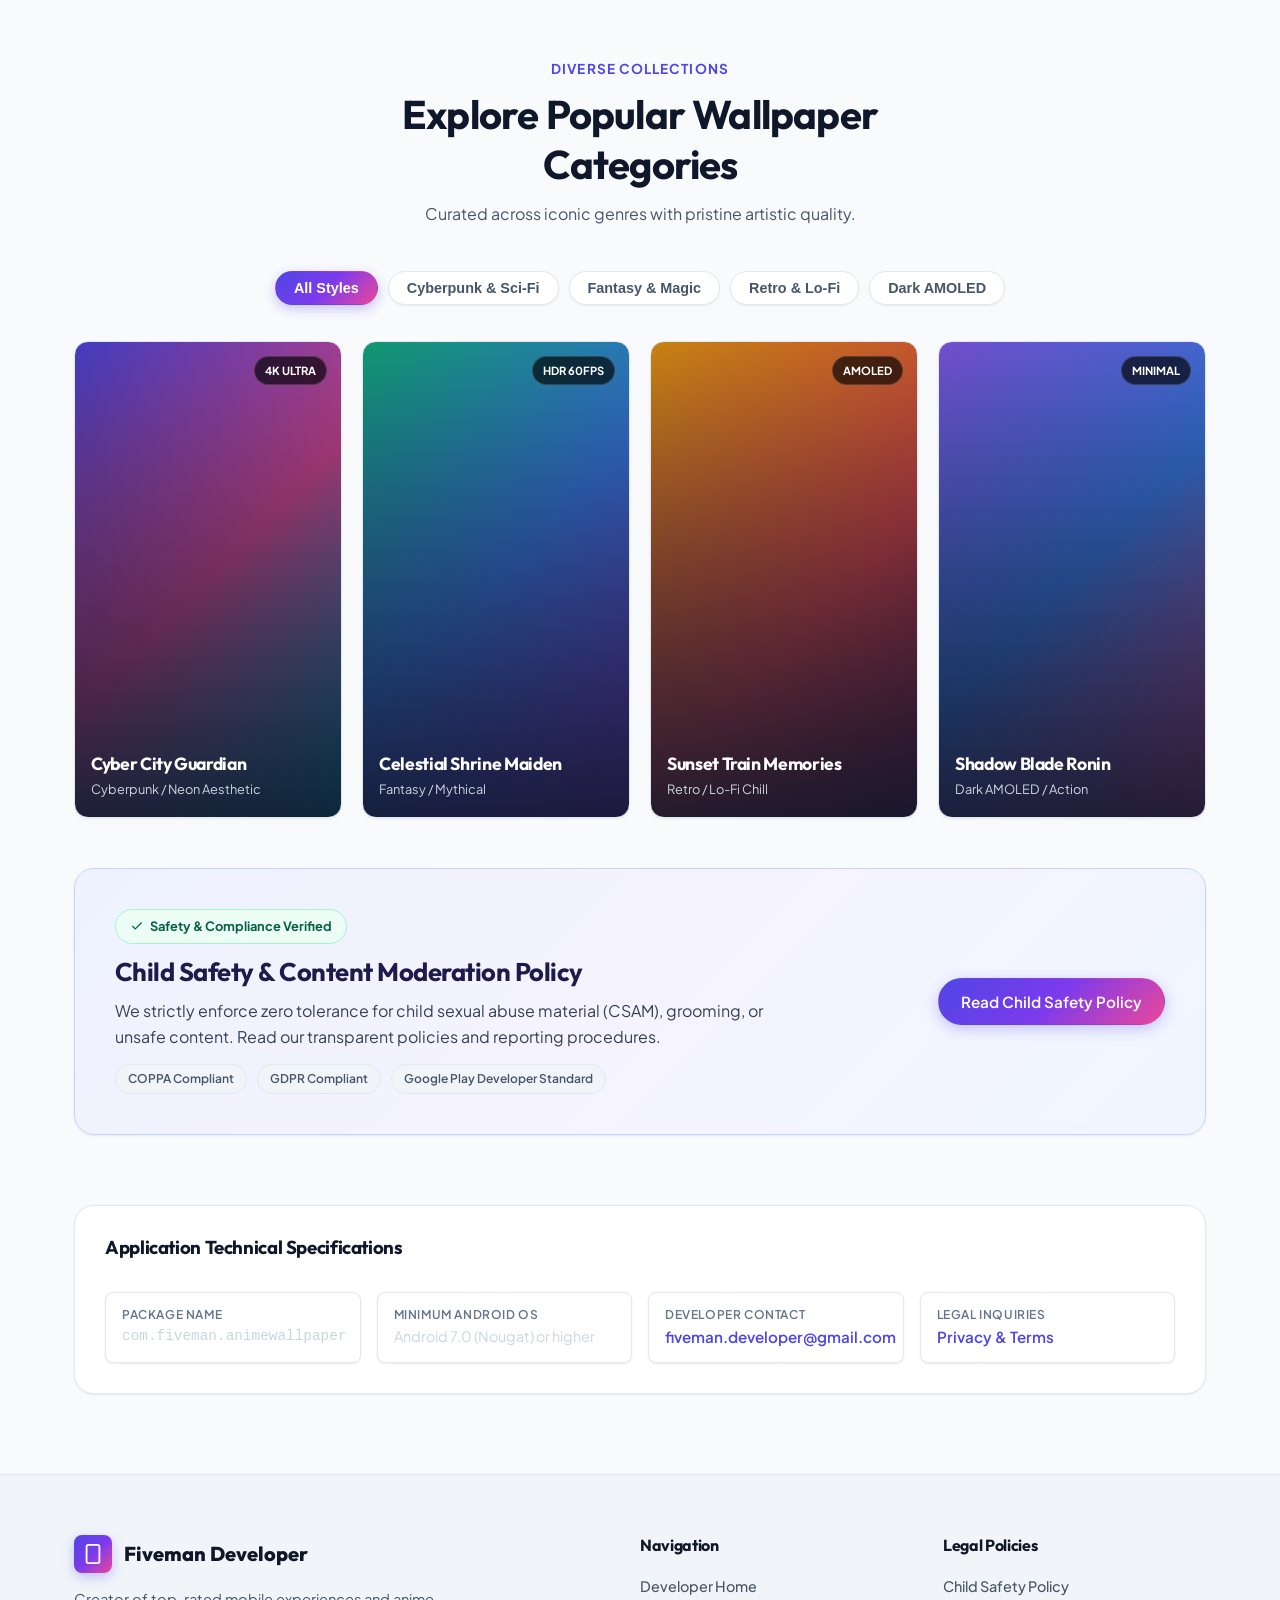
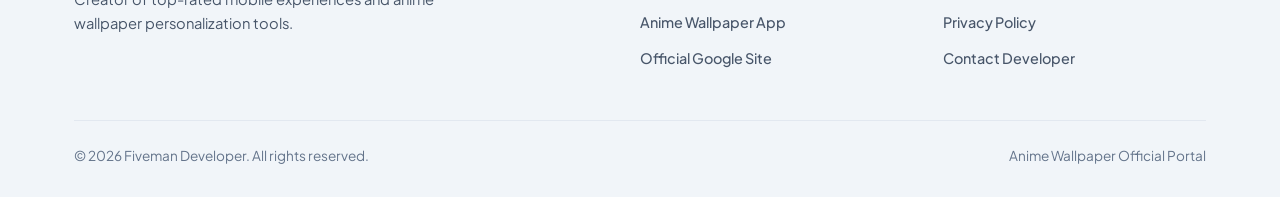
==== commit b649a7d2: "feat: redesign into clean, modern light theme by default with theme toggle" ====
--- a/anime_wallpaper.html
+++ b/anime_wallpaper.html
@@ -24,11 +24,18 @@
         <span>Fiveman Developer</span>
       </a>
 
-      <button class="mobile-toggle" id="mobileToggle" aria-label="Toggle navigation">
-        <svg width="24" height="24" fill="none" stroke="currentColor" stroke-width="2">
-          <path d="M4 6h16M4 12h16M4 18h16"/>
-        </svg>
-      </button>
+      <div class="nav-actions">
+        <button class="theme-toggle-btn" aria-label="Toggle theme" title="Toggle light/dark theme">
+          <svg width="20" height="20" viewBox="0 0 24 24" fill="none" stroke="currentColor" stroke-width="2">
+            <path d="M21 12.79A9 9 0 1 1 11.21 3 7 7 0 0 0 21 12.79z"/>
+          </svg>
+        </button>
+        <button class="mobile-toggle" id="mobileToggle" aria-label="Toggle navigation">
+          <svg width="24" height="24" fill="none" stroke="currentColor" stroke-width="2">
+            <path d="M4 6h16M4 12h16M4 18h16"/>
+          </svg>
+        </button>
+      </div>
 
       <ul class="nav-links" id="navLinks">
         <li><a href="./index.html" class="nav-link">Home</a></li>
--- a/css/style.css
+++ b/css/style.css
@@ -1,55 +1,66 @@
 /* ==========================================================================
    Fiveman Developer - Modern App Portfolio & Policy Portal
+   Light Theme Edition (with optional Dark Mode toggle)
    Designed for GitHub Pages Deployment
    ========================================================================== */
 
 @import url('https://fonts.googleapis.com/css2?family=Outfit:wght@400;500;600;700;800&family=Plus+Jakarta+Sans:wght@400;500;600;700&display=swap');
 
 :root {
-  /* Colors */
-  --bg-main: #07090e;
-  --bg-card: rgba(18, 24, 38, 0.7);
-  --bg-card-hover: rgba(26, 34, 53, 0.85);
-  --bg-glass: rgba(255, 255, 255, 0.03);
-  --bg-subtle: #0f1523;
-
-  --border-subtle: rgba(255, 255, 255, 0.08);
+  /* Default: Modern Premium Light Theme */
+  --bg-main: #f8fafc;
+  --bg-card: #ffffff;
+  --bg-card-hover: #ffffff;
+  --bg-glass: rgba(255, 255, 255, 0.85);
+  --bg-subtle: #f1f5f9;
+  --bg-input: #f8fafc;
+
+  --border-subtle: #e2e8f0;
+  --border-card: #e2e8f0;
   --border-glow: rgba(99, 102, 241, 0.35);
 
-  --text-primary: #f8fafc;
-  --text-secondary: #94a3b8;
+  --text-primary: #0f172a;
+  --text-secondary: #475569;
   --text-muted: #64748b;
+  --text-heading: #0f172a;
   --text-white: #ffffff;
 
-  --primary: #6366f1;
-  --primary-light: #818cf8;
-  --primary-dark: #4f46e5;
-  --primary-gradient: linear-gradient(135deg, #6366f1 0%, #a855f7 50%, #ec4899 100%);
-  --cyan-gradient: linear-gradient(135deg, #06b6d4 0%, #3b82f6 100%);
-
-  --danger: #ef4444;
-  --danger-bg: rgba(239, 68, 68, 0.12);
-  --danger-border: rgba(239, 68, 68, 0.3);
-
-  --warning: #f59e0b;
-  --warning-bg: rgba(245, 158, 11, 0.12);
-  --warning-border: rgba(245, 158, 11, 0.3);
-
-  --success: #10b981;
-  --success-bg: rgba(16, 185, 129, 0.12);
-  --success-border: rgba(16, 185, 129, 0.3);
+  --primary: #4f46e5;
+  --primary-light: #6366f1;
+  --primary-dark: #3730a3;
+  --primary-gradient: linear-gradient(135deg, #4f46e5 0%, #7c3aed 50%, #ec4899 100%);
+  --cyan-gradient: linear-gradient(135deg, #0284c7 0%, #2563eb 100%);
+
+  --danger: #dc2626;
+  --danger-bg: #fef2f2;
+  --danger-border: #fecaca;
+  --danger-text: #991b1b;
+
+  --warning: #d97706;
+  --warning-bg: #fffbeb;
+  --warning-border: #fde68a;
+  --warning-text: #92400e;
+
+  --success: #059669;
+  --success-bg: #ecfdf5;
+  --success-border: #a7f3d0;
+  --success-text: #065f46;
+
+  --info-bg: #eff6ff;
+  --info-border: #bfdbfe;
+  --info-text: #1e40af;
 
   /* Typography */
   --font-heading: 'Outfit', sans-serif;
   --font-body: 'Plus Jakarta Sans', -apple-system, BlinkMacSystemFont, 'Segoe UI', Roboto, sans-serif;
 
-  /* Shadows & Glows */
-  --shadow-sm: 0 4px 6px -1px rgba(0, 0, 0, 0.2);
-  --shadow-lg: 0 20px 25px -5px rgba(0, 0, 0, 0.5), 0 8px 10px -6px rgba(0, 0, 0, 0.5);
-  --glow-primary: 0 0 30px rgba(99, 102, 241, 0.25);
-  --glow-pink: 0 0 35px rgba(236, 72, 153, 0.2);
-
-  /* Transitions */
+  /* Shadows */
+  --shadow-sm: 0 1px 3px rgba(0, 0, 0, 0.05), 0 1px 2px rgba(0, 0, 0, 0.03);
+  --shadow-md: 0 4px 6px -1px rgba(0, 0, 0, 0.06), 0 2px 4px -2px rgba(0, 0, 0, 0.04);
+  --shadow-lg: 0 16px 30px -4px rgba(15, 23, 42, 0.08), 0 6px 12px -2px rgba(15, 23, 42, 0.04);
+  --glow-primary: 0 10px 25px -3px rgba(79, 70, 229, 0.18);
+
+  /* Transitions & Radii */
   --transition: all 0.25s cubic-bezier(0.4, 0, 0.2, 1);
   --radius-sm: 8px;
   --radius-md: 14px;
@@ -57,6 +68,52 @@
   --radius-full: 9999px;
 }
 
+/* Optional Dark Mode (via data-theme="dark") */
+[data-theme="dark"] {
+  --bg-main: #07090e;
+  --bg-card: rgba(18, 24, 38, 0.85);
+  --bg-card-hover: rgba(26, 34, 53, 0.95);
+  --bg-glass: rgba(18, 24, 38, 0.85);
+  --bg-subtle: #0f1523;
+  --bg-input: #121826;
+
+  --border-subtle: rgba(255, 255, 255, 0.08);
+  --border-card: rgba(255, 255, 255, 0.08);
+  --border-glow: rgba(99, 102, 241, 0.35);
+
+  --text-primary: #f8fafc;
+  --text-secondary: #94a3b8;
+  --text-muted: #64748b;
+  --text-heading: #ffffff;
+
+  --primary: #6366f1;
+  --primary-light: #818cf8;
+  --primary-dark: #4f46e5;
+
+  --danger: #ef4444;
+  --danger-bg: rgba(239, 68, 68, 0.12);
+  --danger-border: rgba(239, 68, 68, 0.3);
+  --danger-text: #fca5a5;
+
+  --warning: #f59e0b;
+  --warning-bg: rgba(245, 158, 11, 0.12);
+  --warning-border: rgba(245, 158, 11, 0.3);
+  --warning-text: #fde68a;
+
+  --success: #10b981;
+  --success-bg: rgba(16, 185, 129, 0.12);
+  --success-border: rgba(16, 185, 129, 0.3);
+  --success-text: #6ee7b7;
+
+  --info-bg: rgba(99, 102, 241, 0.1);
+  --info-border: rgba(99, 102, 241, 0.25);
+  --info-text: #c7d2fe;
+
+  --shadow-sm: 0 4px 6px -1px rgba(0, 0, 0, 0.3);
+  --shadow-lg: 0 20px 25px -5px rgba(0, 0, 0, 0.5);
+  --glow-primary: 0 0 30px rgba(99, 102, 241, 0.25);
+}
+
 /* Base Styles */
 * {
   box-sizing: border-box;
@@ -66,7 +123,6 @@
 
 html {
   scroll-behavior: smooth;
-  color-scheme: dark;
 }
 
 body {
@@ -78,17 +134,18 @@
   position: relative;
   overflow-x: hidden;
   -webkit-font-smoothing: antialiased;
-}
-
-/* Ambient Background Glow */
+  transition: background-color 0.3s ease, color 0.3s ease;
+}
+
+/* Soft Ambient Background Mesh */
 body::before {
   content: '';
   position: fixed;
-  top: -150px;
+  top: -120px;
   left: 20%;
-  width: 600px;
-  height: 600px;
-  background: radial-gradient(circle, rgba(99, 102, 241, 0.15) 0%, rgba(0, 0, 0, 0) 70%);
+  width: 650px;
+  height: 650px;
+  background: radial-gradient(circle, rgba(99, 102, 241, 0.08) 0%, rgba(255, 255, 255, 0) 70%);
   filter: blur(80px);
   z-index: -1;
   pointer-events: none;
@@ -97,22 +154,22 @@
 body::after {
   content: '';
   position: fixed;
-  bottom: -150px;
+  bottom: -100px;
   right: 15%;
-  width: 550px;
-  height: 550px;
-  background: radial-gradient(circle, rgba(168, 85, 247, 0.12) 0%, rgba(0, 0, 0, 0) 70%);
+  width: 600px;
+  height: 600px;
+  background: radial-gradient(circle, rgba(236, 72, 153, 0.06) 0%, rgba(255, 255, 255, 0) 70%);
   filter: blur(80px);
   z-index: -1;
   pointer-events: none;
 }
 
-/* Typography Helpers */
+/* Typography */
 h1, h2, h3, h4, h5, h6 {
   font-family: var(--font-heading);
   font-weight: 700;
   line-height: 1.25;
-  color: var(--text-white);
+  color: var(--text-heading);
   letter-spacing: -0.02em;
 }
 
@@ -121,13 +178,13 @@
 }
 
 a {
-  color: var(--primary-light);
+  color: var(--primary);
   text-decoration: none;
   transition: var(--transition);
 }
 
 a:hover {
-  color: var(--text-white);
+  color: var(--primary-dark);
 }
 
 .gradient-text {
@@ -144,14 +201,14 @@
   padding: 0 24px;
 }
 
-/* Header & Navbar */
+/* Navigation Bar */
 .navbar {
   position: sticky;
   top: 0;
   z-index: 100;
   backdrop-filter: blur(16px);
   -webkit-backdrop-filter: blur(16px);
-  background: rgba(7, 9, 14, 0.85);
+  background: var(--bg-glass);
   border-bottom: 1px solid var(--border-subtle);
   transition: var(--transition);
 }
@@ -170,7 +227,7 @@
   font-family: var(--font-heading);
   font-weight: 800;
   font-size: 1.25rem;
-  color: var(--text-white);
+  color: var(--text-heading);
 }
 
 .brand-icon {
@@ -182,7 +239,7 @@
   align-items: center;
   justify-content: center;
   color: white;
-  box-shadow: 0 4px 12px rgba(99, 102, 241, 0.4);
+  box-shadow: 0 4px 12px rgba(79, 70, 229, 0.3);
 }
 
 .brand-icon svg {
@@ -194,27 +251,48 @@
   display: flex;
   align-items: center;
   list-style: none;
-  gap: 24px;
+  gap: 20px;
 }
 
 .nav-link {
   color: var(--text-secondary);
-  font-weight: 500;
+  font-weight: 600;
   font-size: 0.95rem;
-  padding: 6px 12px;
+  padding: 8px 14px;
   border-radius: var(--radius-sm);
   transition: var(--transition);
 }
 
 .nav-link:hover, .nav-link.active {
-  color: var(--text-white);
-  background: rgba(255, 255, 255, 0.05);
+  color: var(--primary);
+  background: var(--bg-subtle);
 }
 
 .nav-actions {
   display: flex;
   align-items: center;
-  gap: 14px;
+  gap: 12px;
+}
+
+/* Theme Toggle Button */
+.theme-toggle-btn {
+  background: var(--bg-subtle);
+  border: 1px solid var(--border-subtle);
+  color: var(--text-secondary);
+  width: 38px;
+  height: 38px;
+  border-radius: 50%;
+  display: inline-flex;
+  align-items: center;
+  justify-content: center;
+  cursor: pointer;
+  transition: var(--transition);
+}
+
+.theme-toggle-btn:hover {
+  color: var(--text-heading);
+  border-color: var(--primary);
+  transform: rotate(15deg);
 }
 
 /* Buttons */
@@ -226,7 +304,7 @@
   font-family: var(--font-body);
   font-weight: 600;
   font-size: 0.95rem;
-  padding: 10px 20px;
+  padding: 10px 22px;
   border-radius: var(--radius-full);
   cursor: pointer;
   transition: var(--transition);
@@ -236,31 +314,32 @@
 
 .btn-primary {
   background: var(--primary-gradient);
-  color: var(--text-white);
-  box-shadow: 0 4px 18px rgba(99, 102, 241, 0.35);
+  color: #ffffff !important;
+  box-shadow: 0 4px 14px rgba(79, 70, 229, 0.28);
 }
 
 .btn-primary:hover {
   transform: translateY(-2px);
-  box-shadow: 0 6px 25px rgba(99, 102, 241, 0.55);
-  color: var(--text-white);
+  box-shadow: 0 6px 20px rgba(79, 70, 229, 0.45);
+  color: #ffffff;
 }
 
 .btn-outline {
-  background: rgba(255, 255, 255, 0.04);
+  background: var(--bg-card);
   color: var(--text-primary);
-  border-color: var(--border-subtle);
+  border: 1px solid var(--border-subtle);
+  box-shadow: var(--shadow-sm);
 }
 
 .btn-outline:hover {
-  background: rgba(255, 255, 255, 0.09);
-  border-color: rgba(255, 255, 255, 0.2);
-  color: var(--text-white);
+  background: var(--bg-subtle);
+  border-color: #cbd5e1;
+  color: var(--text-heading);
   transform: translateY(-2px);
 }
 
 .btn-sm {
-  padding: 6px 14px;
+  padding: 7px 16px;
   font-size: 0.85rem;
 }
 
@@ -277,7 +356,7 @@
 
 /* Hero Section */
 .hero-section {
-  padding: 80px 0 60px;
+  padding: 70px 0 50px;
   text-align: center;
   position: relative;
 }
@@ -288,26 +367,25 @@
   gap: 8px;
   padding: 6px 16px;
   border-radius: var(--radius-full);
-  background: rgba(99, 102, 241, 0.12);
-  border: 1px solid rgba(99, 102, 241, 0.3);
-  color: var(--primary-light);
+  background: #eef2ff;
+  border: 1px solid #c7d2fe;
+  color: #4338ca;
   font-size: 0.85rem;
-  font-weight: 600;
+  font-weight: 700;
   margin-bottom: 24px;
-  text-transform: uppercase;
-  letter-spacing: 0.05em;
+  letter-spacing: 0.03em;
 }
 
 .badge-dot {
   width: 8px;
   height: 8px;
   border-radius: 50%;
-  background: #22c55e;
-  box-shadow: 0 0 10px #22c55e;
+  background: #10b981;
+  box-shadow: 0 0 8px #10b981;
 }
 
 .hero-title {
-  font-size: clamp(2.5rem, 5vw, 4.2rem);
+  font-size: clamp(2.4rem, 4.8vw, 4rem);
   font-weight: 800;
   max-width: 900px;
   margin: 0 auto 20px;
@@ -327,7 +405,7 @@
   justify-content: center;
   gap: 16px;
   flex-wrap: wrap;
-  margin-bottom: 48px;
+  margin-bottom: 44px;
 }
 
 .hero-stats {
@@ -338,9 +416,9 @@
   margin: 40px auto 0;
   padding: 24px;
   background: var(--bg-card);
-  backdrop-filter: blur(12px);
   border: 1px solid var(--border-subtle);
   border-radius: var(--radius-lg);
+  box-shadow: var(--shadow-sm);
 }
 
 .stat-item {
@@ -351,26 +429,27 @@
 
 .stat-number {
   font-family: var(--font-heading);
-  font-size: 1.8rem;
+  font-size: 1.85rem;
   font-weight: 800;
-  color: var(--text-white);
+  color: var(--text-heading);
 }
 
 .stat-label {
   font-size: 0.85rem;
   color: var(--text-muted);
+  font-weight: 500;
 }
 
 /* Section Header */
 .section-header {
   text-align: center;
   max-width: 650px;
-  margin: 0 auto 48px;
+  margin: 0 auto 44px;
 }
 
 .section-tag {
-  color: var(--primary-light);
-  font-weight: 600;
+  color: var(--primary);
+  font-weight: 700;
   font-size: 0.85rem;
   text-transform: uppercase;
   letter-spacing: 0.08em;
@@ -379,16 +458,16 @@
 }
 
 .section-title {
-  font-size: clamp(1.8rem, 3.5vw, 2.6rem);
+  font-size: clamp(1.8rem, 3.2vw, 2.5rem);
   margin-bottom: 12px;
 }
 
-/* Featured App Card */
+/* Featured App Cards Grid */
 .apps-grid {
   display: grid;
   grid-template-columns: repeat(auto-fit, minmax(340px, 1fr));
   gap: 28px;
-  margin-bottom: 80px;
+  margin-bottom: 70px;
 }
 
 .app-card {
@@ -396,23 +475,23 @@
   border: 1px solid var(--border-subtle);
   border-radius: var(--radius-lg);
   padding: 30px;
-  backdrop-filter: blur(12px);
   transition: var(--transition);
   display: flex;
   flex-direction: column;
   position: relative;
   overflow: hidden;
+  box-shadow: var(--shadow-sm);
 }
 
 .app-card:hover {
-  transform: translateY(-6px);
-  border-color: var(--border-glow);
+  transform: translateY(-5px);
+  border-color: #cbd5e1;
   box-shadow: var(--shadow-lg), var(--glow-primary);
 }
 
 .app-card.featured {
-  border-color: rgba(99, 102, 241, 0.4);
-  background: linear-gradient(180deg, rgba(30, 39, 65, 0.7) 0%, rgba(18, 24, 38, 0.85) 100%);
+  border-color: #c7d2fe;
+  background: linear-gradient(180deg, #ffffff 0%, #fbfcfe 100%);
 }
 
 .app-card.featured::before {
@@ -427,7 +506,7 @@
   padding: 4px 34px;
   transform: rotate(45deg);
   letter-spacing: 0.05em;
-  box-shadow: 0 2px 8px rgba(0,0,0,0.3);
+  box-shadow: 0 2px 6px rgba(0,0,0,0.15);
 }
 
 .app-header {
@@ -445,13 +524,11 @@
   align-items: center;
   justify-content: center;
   flex-shrink: 0;
-  box-shadow: 0 8px 20px rgba(0,0,0,0.3);
-  position: relative;
-  overflow: hidden;
+  box-shadow: 0 6px 16px rgba(0, 0, 0, 0.08);
 }
 
 .app-icon-anime {
-  background: linear-gradient(135deg, #ec4899 0%, #8b5cf6 50%, #3b82f6 100%);
+  background: linear-gradient(135deg, #ec4899 0%, #8b5cf6 50%, #4f46e5 100%);
   color: white;
 }
 
@@ -462,8 +539,8 @@
 
 .app-category {
   font-size: 0.85rem;
-  color: var(--primary-light);
-  font-weight: 500;
+  color: var(--primary);
+  font-weight: 600;
 }
 
 .app-description {
@@ -481,9 +558,10 @@
 
 .app-tag {
   font-size: 0.75rem;
-  padding: 4px 10px;
-  background: rgba(255, 255, 255, 0.05);
-  border: 1px solid rgba(255, 255, 255, 0.08);
+  font-weight: 600;
+  padding: 4px 12px;
+  background: var(--bg-subtle);
+  border: 1px solid var(--border-subtle);
   border-radius: var(--radius-full);
   color: var(--text-secondary);
 }
@@ -507,16 +585,17 @@
 
 .app-policy-links a {
   color: var(--text-muted);
+  font-weight: 500;
 }
 
 .app-policy-links a:hover {
-  color: var(--primary-light);
+  color: var(--primary);
   text-decoration: underline;
 }
 
-/* Feature Showcase Section */
+/* Feature Showcase */
 .features-section {
-  padding: 60px 0 80px;
+  padding: 40px 0 70px;
 }
 
 .feature-cards {
@@ -530,21 +609,22 @@
   border: 1px solid var(--border-subtle);
   border-radius: var(--radius-md);
   padding: 26px;
+  box-shadow: var(--shadow-sm);
   transition: var(--transition);
 }
 
 .feature-box:hover {
   transform: translateY(-4px);
-  border-color: rgba(255, 255, 255, 0.15);
-  background: var(--bg-card-hover);
+  border-color: #cbd5e1;
+  box-shadow: var(--shadow-md);
 }
 
 .feature-icon-wrap {
   width: 48px;
   height: 48px;
   border-radius: var(--radius-sm);
-  background: rgba(99, 102, 241, 0.15);
-  color: var(--primary-light);
+  background: #eef2ff;
+  color: var(--primary);
   display: flex;
   align-items: center;
   justify-content: center;
@@ -557,17 +637,18 @@
 }
 
 .feature-box p {
-  font-size: 0.9rem;
+  font-size: 0.92rem;
 }
 
 /* Compliance Banner */
 .compliance-banner {
-  background: linear-gradient(135deg, rgba(30, 27, 75, 0.6) 0%, rgba(15, 23, 42, 0.8) 100%);
-  border: 1px solid rgba(99, 102, 241, 0.25);
+  background: linear-gradient(135deg, #eef2ff 0%, #f5f3ff 50%, #eff6ff 100%);
+  border: 1px solid #c7d2fe;
   border-radius: var(--radius-lg);
   padding: 40px;
-  margin-bottom: 80px;
+  margin-bottom: 70px;
   position: relative;
+  box-shadow: var(--shadow-sm);
 }
 
 .compliance-content {
@@ -585,15 +666,17 @@
 .compliance-text h3 {
   font-size: 1.6rem;
   margin-bottom: 10px;
+  color: #1e1b4b;
 }
 
 .compliance-text p {
   margin-bottom: 14px;
+  color: #334155;
 }
 
 .compliance-badges {
   display: flex;
-  gap: 12px;
+  gap: 10px;
   flex-wrap: wrap;
 }
 
@@ -601,20 +684,20 @@
   display: inline-flex;
   align-items: center;
   gap: 6px;
-  background: rgba(16, 185, 129, 0.12);
-  color: #34d399;
-  border: 1px solid rgba(16, 185, 129, 0.25);
-  padding: 6px 12px;
+  background: var(--success-bg);
+  color: var(--success-text);
+  border: 1px solid var(--success-border);
+  padding: 6px 14px;
   border-radius: var(--radius-full);
   font-size: 0.8rem;
-  font-weight: 600;
+  font-weight: 700;
 }
 
 /* Legal & Policy Page Styles */
 .policy-page-header {
   padding: 50px 0 30px;
   border-bottom: 1px solid var(--border-subtle);
-  background: linear-gradient(180deg, rgba(18, 24, 38, 0.4) 0%, rgba(7, 9, 14, 0) 100%);
+  background: linear-gradient(180deg, #f1f5f9 0%, var(--bg-main) 100%);
 }
 
 .breadcrumbs {
@@ -628,18 +711,15 @@
 
 .breadcrumbs a {
   color: var(--text-secondary);
+  font-weight: 500;
 }
 
 .breadcrumbs a:hover {
-  color: var(--primary-light);
-}
-
-.breadcrumbs span {
-  color: var(--text-muted);
+  color: var(--primary);
 }
 
 .policy-title {
-  font-size: clamp(2rem, 4vw, 3rem);
+  font-size: clamp(2rem, 3.8vw, 2.8rem);
   margin-bottom: 10px;
 }
 
@@ -668,9 +748,8 @@
   background: var(--bg-card);
   border: 1px solid var(--border-subtle);
   border-radius: var(--radius-lg);
-  padding: 40px;
-  backdrop-filter: blur(12px);
-  box-shadow: var(--shadow-lg);
+  padding: 42px;
+  box-shadow: var(--shadow-md);
 }
 
 .policy-intro {
@@ -714,7 +793,7 @@
 .policy-section p {
   margin-bottom: 14px;
   font-size: 0.98rem;
-  color: #cbd5e1;
+  color: var(--text-secondary);
 }
 
 .policy-list {
@@ -728,7 +807,7 @@
 .policy-list li {
   position: relative;
   padding-left: 28px;
-  color: #e2e8f0;
+  color: var(--text-primary);
   font-size: 0.96rem;
 }
 
@@ -745,7 +824,7 @@
 
 .policy-list.prohibited li::before {
   background: var(--danger);
-  box-shadow: 0 0 6px var(--danger);
+  box-shadow: 0 0 6px rgba(220, 38, 38, 0.4);
 }
 
 .alert-box {
@@ -755,24 +834,26 @@
   display: flex;
   gap: 14px;
   align-items: flex-start;
+  font-size: 0.92rem;
+  line-height: 1.6;
 }
 
 .alert-danger {
   background: var(--danger-bg);
   border: 1px solid var(--danger-border);
-  color: #fca5a5;
+  color: var(--danger-text);
 }
 
 .alert-warning {
   background: var(--warning-bg);
   border: 1px solid var(--warning-border);
-  color: #fde68a;
+  color: var(--warning-text);
 }
 
 .alert-info {
-  background: rgba(99, 102, 241, 0.1);
-  border: 1px solid rgba(99, 102, 241, 0.25);
-  color: #c7d2fe;
+  background: var(--info-bg);
+  border: 1px solid var(--info-border);
+  color: var(--info-text);
 }
 
 .alert-box svg {
@@ -783,7 +864,7 @@
 }
 
 .contact-card {
-  background: rgba(255, 255, 255, 0.03);
+  background: var(--bg-subtle);
   border: 1px solid var(--border-subtle);
   border-radius: var(--radius-md);
   padding: 24px;
@@ -802,13 +883,14 @@
   align-items: center;
   gap: 12px;
   padding: 12px 16px;
-  background: rgba(0, 0, 0, 0.25);
+  background: var(--bg-card);
   border: 1px solid var(--border-subtle);
   border-radius: var(--radius-sm);
+  box-shadow: var(--shadow-sm);
 }
 
 .contact-item svg {
-  color: var(--primary-light);
+  color: var(--primary);
   width: 20px;
   height: 20px;
 }
@@ -823,6 +905,7 @@
   color: var(--text-muted);
   text-transform: uppercase;
   letter-spacing: 0.05em;
+  font-weight: 600;
 }
 
 .contact-item a {
@@ -832,13 +915,13 @@
 
 /* Anime Wallpaper Dedicated Page Styles */
 .app-hero {
-  padding: 60px 0 40px;
+  padding: 50px 0 40px;
   position: relative;
 }
 
 .app-hero-grid {
   display: grid;
-  grid-template-columns: 1fr 1fr;
+  grid-template-columns: 1.1fr 0.9fr;
   gap: 48px;
   align-items: center;
 }
@@ -856,7 +939,7 @@
   background: #0f172a;
   border: 8px solid #1e293b;
   border-radius: 42px;
-  box-shadow: 0 25px 50px -12px rgba(0, 0, 0, 0.7), 0 0 35px rgba(99, 102, 241, 0.25);
+  box-shadow: 0 25px 50px -12px rgba(15, 23, 42, 0.35), 0 0 25px rgba(79, 70, 229, 0.2);
   position: relative;
   overflow: hidden;
   display: flex;
@@ -889,7 +972,7 @@
   justify-content: space-between;
   align-items: center;
   font-size: 0.75rem;
-  color: var(--text-secondary);
+  color: #94a3b8;
   padding: 8px 4px 4px;
 }
 
@@ -911,7 +994,7 @@
   margin-bottom: auto;
   font-size: 0.65rem;
   font-weight: 700;
-  background: rgba(0,0,0,0.5);
+  background: rgba(0,0,0,0.55);
   backdrop-filter: blur(4px);
   color: white;
   padding: 3px 8px;
@@ -954,7 +1037,7 @@
   font-size: 0.7rem;
   font-weight: 600;
   color: white;
-  background: rgba(0,0,0,0.4);
+  background: rgba(0,0,0,0.45);
   padding: 2px 8px;
   border-radius: 10px;
 }
@@ -971,16 +1054,18 @@
   align-items: center;
   gap: 6px;
   font-size: 0.85rem;
-  color: #cbd5e1;
-  background: rgba(255, 255, 255, 0.04);
+  font-weight: 600;
+  color: var(--text-primary);
+  background: var(--bg-card);
   border: 1px solid var(--border-subtle);
   padding: 6px 14px;
   border-radius: var(--radius-sm);
-}
-
-/* Gallery Section */
+  box-shadow: var(--shadow-sm);
+}
+
+/* Wallpaper Gallery Section */
 .gallery-section {
-  padding: 60px 0;
+  padding: 50px 0;
 }
 
 .category-chips {
@@ -994,19 +1079,21 @@
 .category-chip {
   padding: 8px 18px;
   border-radius: var(--radius-full);
-  background: rgba(255,255,255,0.04);
+  background: var(--bg-card);
   border: 1px solid var(--border-subtle);
   color: var(--text-secondary);
   font-size: 0.9rem;
-  font-weight: 500;
+  font-weight: 600;
   cursor: pointer;
   transition: var(--transition);
+  box-shadow: var(--shadow-sm);
 }
 
 .category-chip:hover, .category-chip.active {
   background: var(--primary-gradient);
   color: white;
   border-color: transparent;
+  box-shadow: 0 4px 12px rgba(79, 70, 229, 0.3);
 }
 
 .wallpaper-cards-grid {
@@ -1027,31 +1114,31 @@
   flex-direction: column;
   justify-content: flex-end;
   padding: 16px;
+  box-shadow: var(--shadow-sm);
 }
 
 .wallpaper-card:hover {
   transform: translateY(-6px);
-  border-color: var(--border-glow);
   box-shadow: var(--shadow-lg);
 }
 
 .card-bg-gradient-1 {
-  background: linear-gradient(180deg, rgba(15, 23, 42, 0.2) 0%, rgba(15, 23, 42, 0.95) 100%),
+  background: linear-gradient(180deg, rgba(15, 23, 42, 0.2) 0%, rgba(15, 23, 42, 0.9) 100%),
               linear-gradient(135deg, #4f46e5 0%, #ec4899 50%, #06b6d4 100%);
 }
 
 .card-bg-gradient-2 {
-  background: linear-gradient(180deg, rgba(15, 23, 42, 0.2) 0%, rgba(15, 23, 42, 0.95) 100%),
+  background: linear-gradient(180deg, rgba(15, 23, 42, 0.2) 0%, rgba(15, 23, 42, 0.9) 100%),
               linear-gradient(135deg, #10b981 0%, #3b82f6 50%, #9333ea 100%);
 }
 
 .card-bg-gradient-3 {
-  background: linear-gradient(180deg, rgba(15, 23, 42, 0.2) 0%, rgba(15, 23, 42, 0.95) 100%),
+  background: linear-gradient(180deg, rgba(15, 23, 42, 0.2) 0%, rgba(15, 23, 42, 0.9) 100%),
               linear-gradient(135deg, #f59e0b 0%, #ef4444 60%, #831843 100%);
 }
 
 .card-bg-gradient-4 {
-  background: linear-gradient(180deg, rgba(15, 23, 42, 0.2) 0%, rgba(15, 23, 42, 0.95) 100%),
+  background: linear-gradient(180deg, rgba(15, 23, 42, 0.2) 0%, rgba(15, 23, 42, 0.9) 100%),
               linear-gradient(135deg, #8b5cf6 0%, #3b82f6 50%, #ec4899 100%);
 }
 
@@ -1066,25 +1153,31 @@
   font-weight: 700;
   padding: 4px 10px;
   border-radius: var(--radius-full);
-  border: 1px solid rgba(255,255,255,0.1);
+  border: 1px solid rgba(255,255,255,0.15);
 }
 
 .wallpaper-card-info h4 {
   font-size: 1.1rem;
   margin-bottom: 4px;
+  color: white;
 }
 
 .wallpaper-card-info p {
   font-size: 0.8rem;
-  color: #94a3b8;
+  color: #cbd5e1;
 }
 
 /* Footer */
 .footer {
   border-top: 1px solid var(--border-subtle);
-  background: rgba(5, 7, 11, 0.95);
+  background: #f1f5f9;
   padding: 60px 0 30px;
   margin-top: 80px;
+  transition: var(--transition);
+}
+
+[data-theme="dark"] .footer {
+  background: #05070b;
 }
 
 .footer-grid {
@@ -1097,13 +1190,13 @@
 .footer-brand p {
   max-width: 360px;
   margin-top: 14px;
-  font-size: 0.9rem;
+  font-size: 0.92rem;
 }
 
 .footer-col h5 {
   font-size: 1rem;
   margin-bottom: 18px;
-  color: var(--text-white);
+  color: var(--text-heading);
 }
 
 .footer-links {
@@ -1116,10 +1209,11 @@
 .footer-links a {
   color: var(--text-secondary);
   font-size: 0.9rem;
+  font-weight: 500;
 }
 
 .footer-links a:hover {
-  color: var(--primary-light);
+  color: var(--primary);
   transform: translateX(4px);
   display: inline-block;
 }
@@ -1141,12 +1235,11 @@
   position: fixed;
   bottom: 24px;
   right: 24px;
-  background: #1e293b;
+  background: #0f172a;
   color: white;
   padding: 12px 20px;
   border-radius: var(--radius-md);
-  border: 1px solid var(--border-glow);
-  box-shadow: var(--shadow-lg);
+  box-shadow: 0 10px 25px rgba(0,0,0,0.2);
   display: flex;
   align-items: center;
   gap: 10px;
@@ -1187,10 +1280,11 @@
     top: 72px;
     left: 0;
     width: 100%;
-    background: #0b0f19;
+    background: var(--bg-card);
     flex-direction: column;
     padding: 24px;
     border-bottom: 1px solid var(--border-subtle);
+    box-shadow: var(--shadow-lg);
     gap: 16px;
   }
 
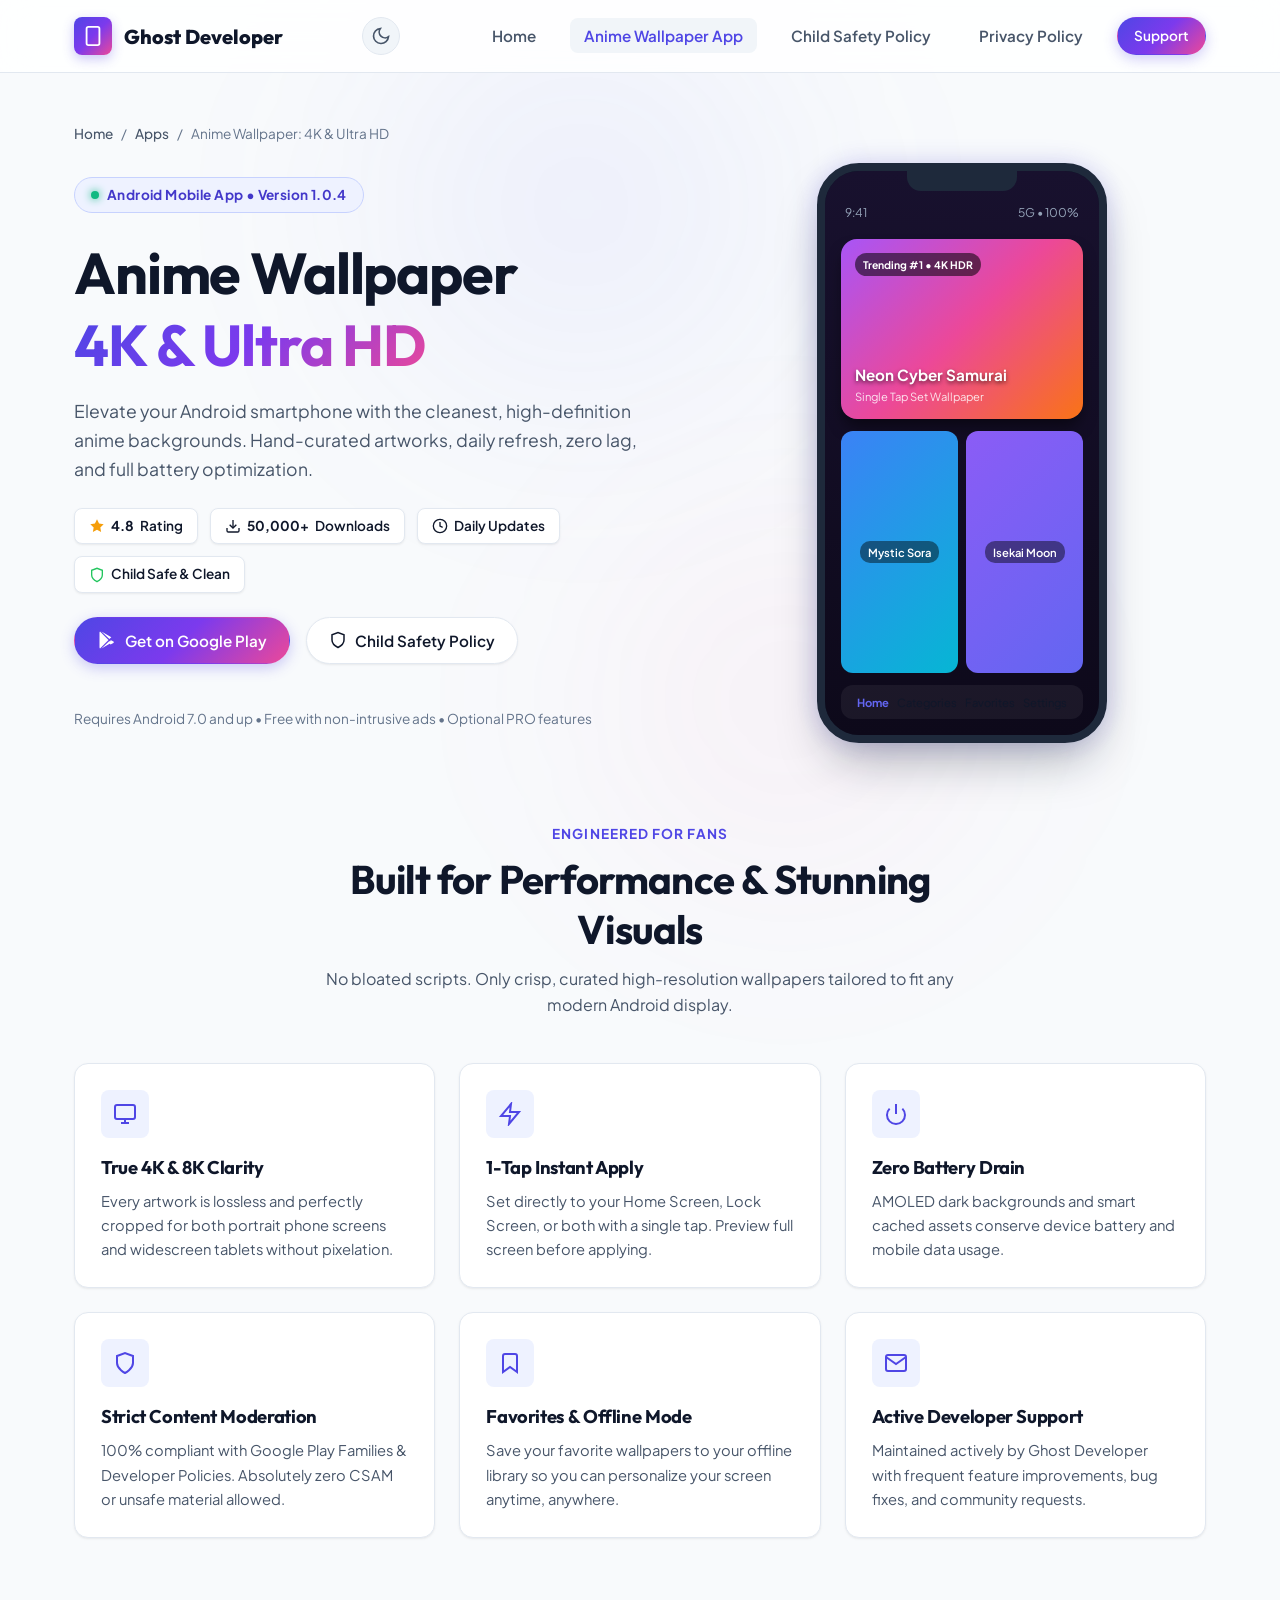
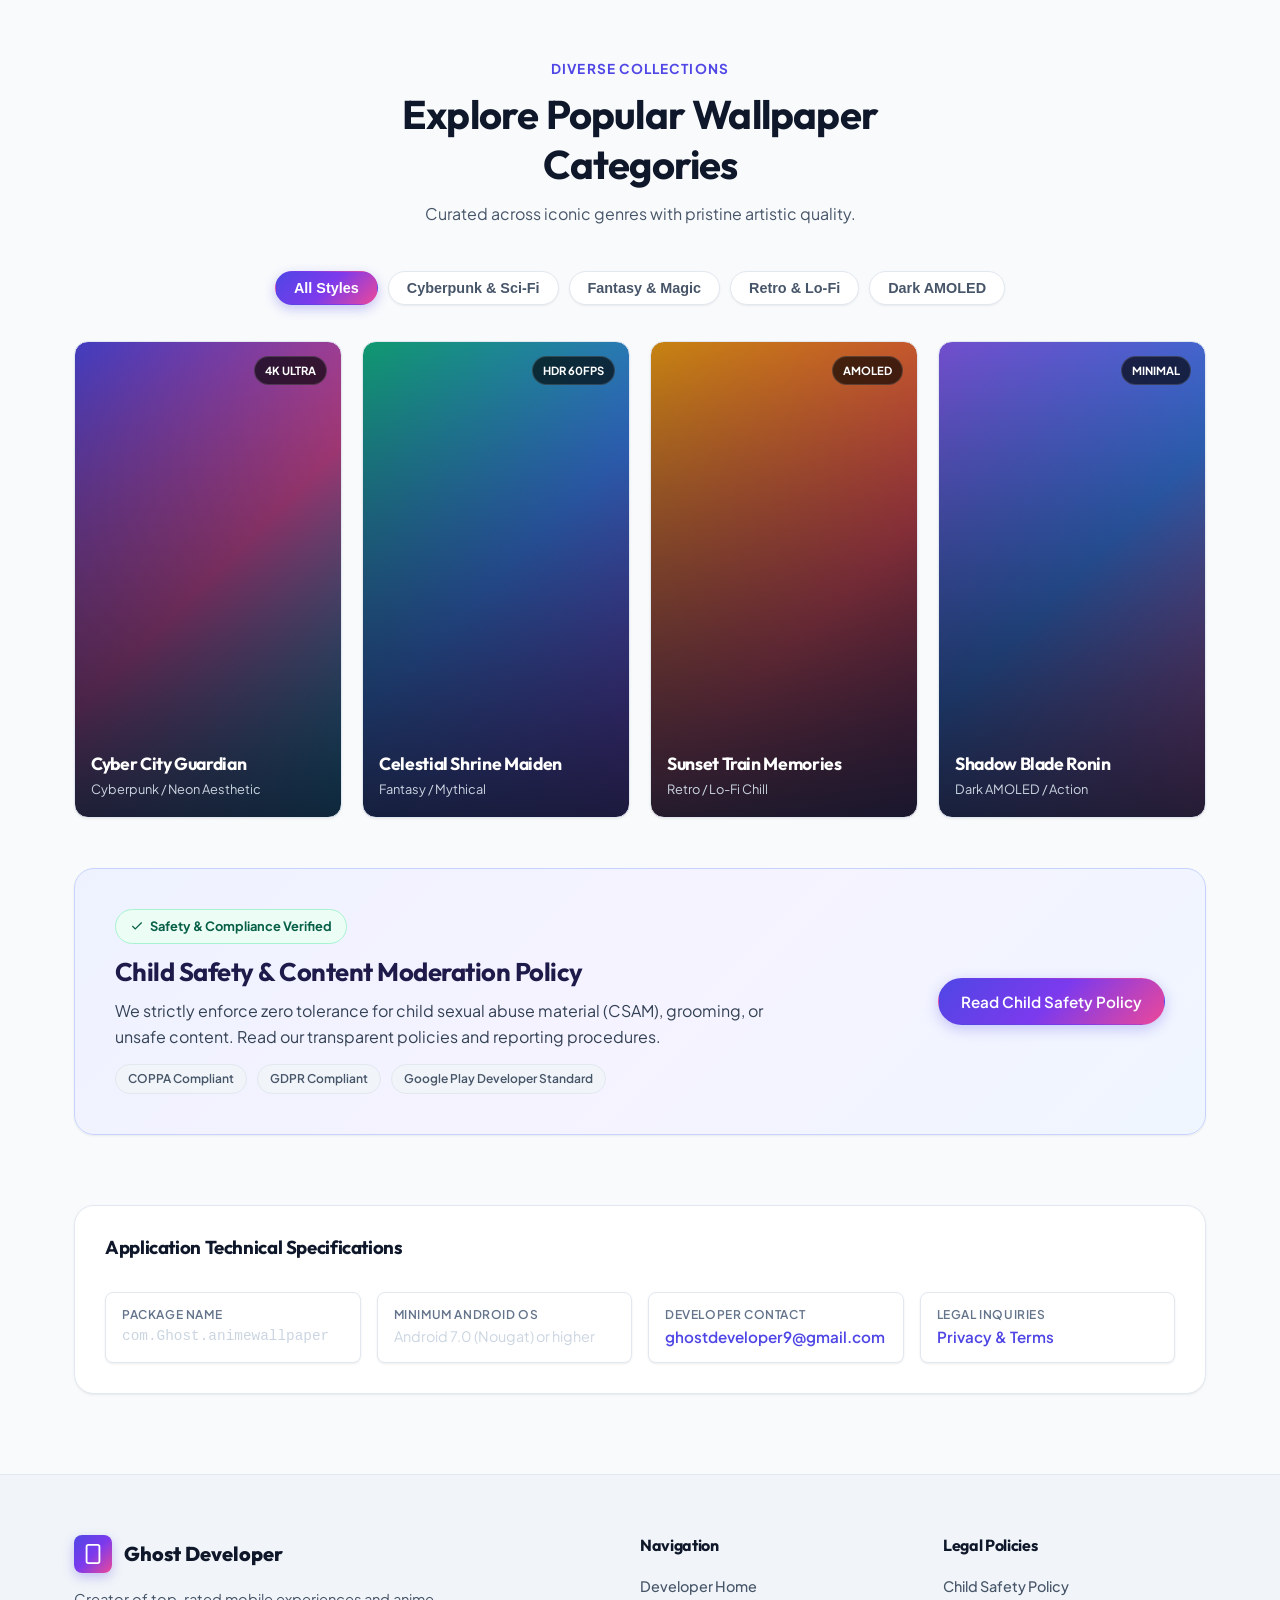
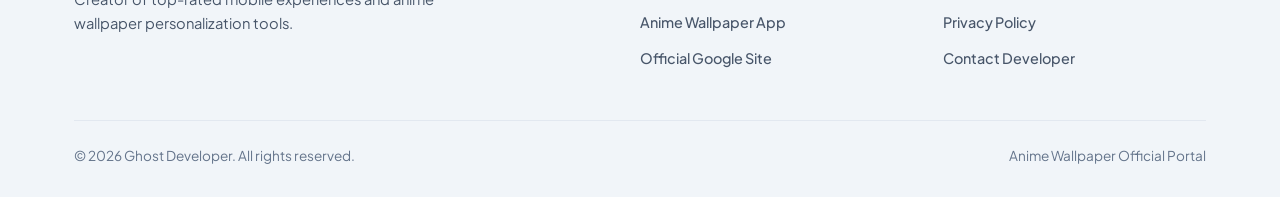
==== commit a4740462: "refactor: rebrand developer identity from Fiveman Developer to Ghost Developer and add theme assets " ====
--- a/anime_wallpaper.html
+++ b/anime_wallpaper.html
@@ -1,14 +1,19 @@
 <!DOCTYPE html>
 <html lang="en">
+
 <head>
   <meta charset="UTF-8">
   <meta name="viewport" content="width=device-width, initial-scale=1.0">
-  <title>Anime Wallpaper: 4K &amp; Ultra HD | Fiveman Developer</title>
-  <meta name="description" content="Discover breathtaking 4K, 8K, and Live Anime Wallpapers. Lightweight, battery-optimized, and curated with strict child safety and privacy standards.">
-  <meta name="keywords" content="Anime Wallpaper, 4K Anime Backgrounds, Anime Live Wallpapers, Fiveman Developer, Android Wallpaper App">
+  <title>Anime Wallpaper: 4K &amp; Ultra HD | Ghost Developer</title>
+  <meta name="description"
+    content="Discover breathtaking 4K, 8K, and Live Anime Wallpapers. Lightweight, battery-optimized, and curated with strict child safety and privacy standards.">
+  <meta name="keywords"
+    content="Anime Wallpaper, 4K Anime Backgrounds, Anime Live Wallpapers, Ghost Developer, Android Wallpaper App">
   <link rel="stylesheet" href="./css/style.css">
-  <link rel="icon" href="data:image/svg+xml,<svg xmlns='http://www.w3.org/2000/svg' viewBox='0 0 24 24' fill='%23ec4899'><path d='M12 21.35l-1.45-1.32C5.4 15.36 2 12.28 2 8.5 2 5.42 4.42 3 7.5 3c1.74 0 3.41.81 4.5 2.09C13.09 3.81 14.76 3 16.5 3 19.58 3 22 5.42 22 8.5c0 3.78-3.4 6.86-8.55 11.54L12 21.35z'/></svg>">
+  <link rel="icon"
+    href="data:image/svg+xml,<svg xmlns='http://www.w3.org/2000/svg' viewBox='0 0 24 24' fill='%23ec4899'><path d='M12 21.35l-1.45-1.32C5.4 15.36 2 12.28 2 8.5 2 5.42 4.42 3 7.5 3c1.74 0 3.41.81 4.5 2.09C13.09 3.81 14.76 3 16.5 3 19.58 3 22 5.42 22 8.5c0 3.78-3.4 6.86-8.55 11.54L12 21.35z'/></svg>">
 </head>
+
 <body>
 
   <!-- Navigation -->
@@ -17,22 +22,22 @@
       <a href="./index.html" class="brand-logo" id="homeLogoLink">
         <div class="brand-icon">
           <svg viewBox="0 0 24 24" fill="none" stroke="currentColor" stroke-width="2">
-            <rect x="5" y="2" width="14" height="20" rx="2" ry="2"/>
-            <line x1="12" y1="18" x2="12.01" y2="18"/>
+            <rect x="5" y="2" width="14" height="20" rx="2" ry="2" />
+            <line x1="12" y1="18" x2="12.01" y2="18" />
           </svg>
         </div>
-        <span>Fiveman Developer</span>
+        <span>Ghost Developer</span>
       </a>
 
       <div class="nav-actions">
         <button class="theme-toggle-btn" aria-label="Toggle theme" title="Toggle light/dark theme">
           <svg width="20" height="20" viewBox="0 0 24 24" fill="none" stroke="currentColor" stroke-width="2">
-            <path d="M21 12.79A9 9 0 1 1 11.21 3 7 7 0 0 0 21 12.79z"/>
+            <path d="M21 12.79A9 9 0 1 1 11.21 3 7 7 0 0 0 21 12.79z" />
           </svg>
         </button>
         <button class="mobile-toggle" id="mobileToggle" aria-label="Toggle navigation">
           <svg width="24" height="24" fill="none" stroke="currentColor" stroke-width="2">
-            <path d="M4 6h16M4 12h16M4 18h16"/>
+            <path d="M4 6h16M4 12h16M4 18h16" />
           </svg>
         </button>
       </div>
@@ -43,7 +48,7 @@
         <li><a href="./child_safty.html" class="nav-link">Child Safety Policy</a></li>
         <li><a href="./privacy_policy.html" class="nav-link">Privacy Policy</a></li>
         <li>
-          <a href="mailto:fiveman.developer@gmail.com" class="btn btn-primary btn-sm">Support</a>
+          <a href="mailto:ghostdeveloper9@gmail.com" class="btn btn-primary btn-sm">Support</a>
         </li>
       </ul>
     </div>
@@ -66,43 +71,60 @@
             <span class="badge-dot"></span>
             Android Mobile App &bull; Version 1.0.4
           </div>
-          
+
           <h1 style="font-size: clamp(2.4rem, 4.5vw, 3.6rem); margin-bottom: 16px;">
             Anime Wallpaper <br><span class="gradient-text">4K &amp; Ultra HD</span>
           </h1>
 
           <p style="font-size: 1.1rem; margin-bottom: 24px;">
-            Elevate your Android smartphone with the cleanest, high-definition anime backgrounds. Hand-curated artworks, daily refresh, zero lag, and full battery optimization.
+            Elevate your Android smartphone with the cleanest, high-definition anime backgrounds. Hand-curated artworks,
+            daily refresh, zero lag, and full battery optimization.
           </p>
 
           <div class="app-meta-tags">
             <div class="app-spec-badge">
-              <svg width="16" height="16" viewBox="0 0 24 24" fill="#f59e0b"><polygon points="12 2 15.09 8.26 22 9.27 17 14.14 18.18 21.02 12 17.77 5.82 21.02 7 14.14 2 9.27 8.91 8.26 12 2"/></svg>
+              <svg width="16" height="16" viewBox="0 0 24 24" fill="#f59e0b">
+                <polygon
+                  points="12 2 15.09 8.26 22 9.27 17 14.14 18.18 21.02 12 17.77 5.82 21.02 7 14.14 2 9.27 8.91 8.26 12 2" />
+              </svg>
               <strong>4.8</strong> Rating
             </div>
             <div class="app-spec-badge">
-              <svg width="16" height="16" viewBox="0 0 24 24" fill="none" stroke="currentColor" stroke-width="2"><path d="M21 15v4a2 2 0 0 1-2 2H5a2 2 0 0 1-2-2v-4"/><polyline points="7 10 12 15 17 10"/><line x1="12" y1="15" x2="12" y2="3"/></svg>
+              <svg width="16" height="16" viewBox="0 0 24 24" fill="none" stroke="currentColor" stroke-width="2">
+                <path d="M21 15v4a2 2 0 0 1-2 2H5a2 2 0 0 1-2-2v-4" />
+                <polyline points="7 10 12 15 17 10" />
+                <line x1="12" y1="15" x2="12" y2="3" />
+              </svg>
               <strong>50,000+</strong> Downloads
             </div>
             <div class="app-spec-badge">
-              <svg width="16" height="16" viewBox="0 0 24 24" fill="none" stroke="currentColor" stroke-width="2"><circle cx="12" cy="12" r="10"/><path d="M12 6v6l4 2"/></svg>
+              <svg width="16" height="16" viewBox="0 0 24 24" fill="none" stroke="currentColor" stroke-width="2">
+                <circle cx="12" cy="12" r="10" />
+                <path d="M12 6v6l4 2" />
+              </svg>
               Daily Updates
             </div>
             <div class="app-spec-badge">
-              <svg width="16" height="16" viewBox="0 0 24 24" fill="none" stroke="#22c55e" stroke-width="2"><path d="M12 22s8-4 8-10V5l-8-3-8 3v7c0 6 8 10 8 10z"/></svg>
+              <svg width="16" height="16" viewBox="0 0 24 24" fill="none" stroke="#22c55e" stroke-width="2">
+                <path d="M12 22s8-4 8-10V5l-8-3-8 3v7c0 6 8 10 8 10z" />
+              </svg>
               Child Safe &amp; Clean
             </div>
           </div>
 
           <div class="hero-cta" style="justify-content: flex-start;">
-            <a href="https://play.google.com/store/apps" target="_blank" rel="noopener noreferrer" class="btn btn-primary" id="googlePlayBtn">
+            <a href="https://play.google.com/store/apps" target="_blank" rel="noopener noreferrer"
+              class="btn btn-primary" id="googlePlayBtn">
               <svg width="20" height="20" viewBox="0 0 24 24" fill="currentColor">
-                <path d="M3.609 1.814L13.793 12 3.61 22.186a2.023 2.023 0 0 1-.61-1.472V3.286c0-.573.228-1.1.609-1.472zm11.246 11.246l2.33 2.33-11.83 6.786 9.5-9.116zm0-2.12L5.355 1.824l11.83 6.786-2.33 2.33zm1.442 1.06l3.355 1.924c.797.457.797 1.201 0 1.658l-3.355 1.924-2.12-2.12 2.12-2.386z"/>
+                <path
+                  d="M3.609 1.814L13.793 12 3.61 22.186a2.023 2.023 0 0 1-.61-1.472V3.286c0-.573.228-1.1.609-1.472zm11.246 11.246l2.33 2.33-11.83 6.786 9.5-9.116zm0-2.12L5.355 1.824l11.83 6.786-2.33 2.33zm1.442 1.06l3.355 1.924c.797.457.797 1.201 0 1.658l-3.355 1.924-2.12-2.12 2.12-2.386z" />
               </svg>
               Get on Google Play
             </a>
             <a href="./child_safty.html" class="btn btn-outline" id="childSafetyCtaBtn">
-              <svg width="18" height="18" viewBox="0 0 24 24" fill="none" stroke="currentColor" stroke-width="2"><path d="M12 22s8-4 8-10V5l-8-3-8 3v7c0 6 8 10 8 10z"/></svg>
+              <svg width="18" height="18" viewBox="0 0 24 24" fill="none" stroke="currentColor" stroke-width="2">
+                <path d="M12 22s8-4 8-10V5l-8-3-8 3v7c0 6 8 10 8 10z" />
+              </svg>
               Child Safety Policy
             </a>
           </div>
@@ -121,7 +143,7 @@
                 <span>9:41</span>
                 <span>5G &bull; 100%</span>
               </div>
-              
+
               <div class="phone-preview-card">
                 <span class="preview-tag">Trending #1 &bull; 4K HDR</span>
                 <span class="preview-title">Neon Cyber Samurai</span>
@@ -137,7 +159,8 @@
                 </div>
               </div>
 
-              <div style="background: rgba(255,255,255,0.06); padding: 8px 12px; border-radius: 12px; display: flex; justify-content: space-around; font-size: 0.7rem;">
+              <div
+                style="background: rgba(255,255,255,0.06); padding: 8px 12px; border-radius: 12px; display: flex; justify-content: space-around; font-size: 0.7rem;">
                 <span style="color: var(--primary-light); font-weight: 700;">Home</span>
                 <span>Categories</span>
                 <span>Favorites</span>
@@ -156,37 +179,40 @@
       <div class="section-header">
         <span class="section-tag">Engineered for Fans</span>
         <h2 class="section-title">Built for Performance &amp; Stunning Visuals</h2>
-        <p>No bloated scripts. Only crisp, curated high-resolution wallpapers tailored to fit any modern Android display.</p>
+        <p>No bloated scripts. Only crisp, curated high-resolution wallpapers tailored to fit any modern Android
+          display.</p>
       </div>
 
       <div class="feature-cards">
         <div class="feature-box">
           <div class="feature-icon-wrap">
             <svg width="24" height="24" viewBox="0 0 24 24" fill="none" stroke="currentColor" stroke-width="2">
-              <rect x="2" y="3" width="20" height="14" rx="2" ry="2"/>
-              <line x1="8" y1="21" x2="16" y2="21"/>
-              <line x1="12" y1="17" x2="12" y2="21"/>
+              <rect x="2" y="3" width="20" height="14" rx="2" ry="2" />
+              <line x1="8" y1="21" x2="16" y2="21" />
+              <line x1="12" y1="17" x2="12" y2="21" />
             </svg>
           </div>
           <h4>True 4K &amp; 8K Clarity</h4>
-          <p>Every artwork is lossless and perfectly cropped for both portrait phone screens and widescreen tablets without pixelation.</p>
-        </div>
-
-        <div class="feature-box">
-          <div class="feature-icon-wrap">
-            <svg width="24" height="24" viewBox="0 0 24 24" fill="none" stroke="currentColor" stroke-width="2">
-              <polygon points="13 2 3 14 12 14 11 22 21 10 12 10 13 2"/>
+          <p>Every artwork is lossless and perfectly cropped for both portrait phone screens and widescreen tablets
+            without pixelation.</p>
+        </div>
+
+        <div class="feature-box">
+          <div class="feature-icon-wrap">
+            <svg width="24" height="24" viewBox="0 0 24 24" fill="none" stroke="currentColor" stroke-width="2">
+              <polygon points="13 2 3 14 12 14 11 22 21 10 12 10 13 2" />
             </svg>
           </div>
           <h4>1-Tap Instant Apply</h4>
-          <p>Set directly to your Home Screen, Lock Screen, or both with a single tap. Preview full screen before applying.</p>
-        </div>
-
-        <div class="feature-box">
-          <div class="feature-icon-wrap">
-            <svg width="24" height="24" viewBox="0 0 24 24" fill="none" stroke="currentColor" stroke-width="2">
-              <path d="M18.36 6.64a9 9 0 1 1-12.73 0"/>
-              <line x1="12" y1="2" x2="12" y2="12"/>
+          <p>Set directly to your Home Screen, Lock Screen, or both with a single tap. Preview full screen before
+            applying.</p>
+        </div>
+
+        <div class="feature-box">
+          <div class="feature-icon-wrap">
+            <svg width="24" height="24" viewBox="0 0 24 24" fill="none" stroke="currentColor" stroke-width="2">
+              <path d="M18.36 6.64a9 9 0 1 1-12.73 0" />
+              <line x1="12" y1="2" x2="12" y2="12" />
             </svg>
           </div>
           <h4>Zero Battery Drain</h4>
@@ -196,32 +222,35 @@
         <div class="feature-box">
           <div class="feature-icon-wrap">
             <svg width="24" height="24" viewBox="0 0 24 24" fill="none" stroke="currentColor" stroke-width="2">
-              <path d="M12 22s8-4 8-10V5l-8-3-8 3v7c0 6 8 10 8 10z"/>
+              <path d="M12 22s8-4 8-10V5l-8-3-8 3v7c0 6 8 10 8 10z" />
             </svg>
           </div>
           <h4>Strict Content Moderation</h4>
-          <p>100% compliant with Google Play Families &amp; Developer Policies. Absolutely zero CSAM or unsafe material allowed.</p>
-        </div>
-
-        <div class="feature-box">
-          <div class="feature-icon-wrap">
-            <svg width="24" height="24" viewBox="0 0 24 24" fill="none" stroke="currentColor" stroke-width="2">
-              <path d="M19 21l-7-5-7 5V5a2 2 0 0 1 2-2h10a2 2 0 0 1 2 2z"/>
+          <p>100% compliant with Google Play Families &amp; Developer Policies. Absolutely zero CSAM or unsafe material
+            allowed.</p>
+        </div>
+
+        <div class="feature-box">
+          <div class="feature-icon-wrap">
+            <svg width="24" height="24" viewBox="0 0 24 24" fill="none" stroke="currentColor" stroke-width="2">
+              <path d="M19 21l-7-5-7 5V5a2 2 0 0 1 2-2h10a2 2 0 0 1 2 2z" />
             </svg>
           </div>
           <h4>Favorites &amp; Offline Mode</h4>
-          <p>Save your favorite wallpapers to your offline library so you can personalize your screen anytime, anywhere.</p>
-        </div>
-
-        <div class="feature-box">
-          <div class="feature-icon-wrap">
-            <svg width="24" height="24" viewBox="0 0 24 24" fill="none" stroke="currentColor" stroke-width="2">
-              <path d="M4 4h16c1.1 0 2 .9 2 2v12c0 1.1-.9 2-2 2H4c-1.1 0-2-.9-2-2V6c0-1.1.9-2 2-2z"/>
-              <polyline points="22,6 12,13 2,6"/>
+          <p>Save your favorite wallpapers to your offline library so you can personalize your screen anytime, anywhere.
+          </p>
+        </div>
+
+        <div class="feature-box">
+          <div class="feature-icon-wrap">
+            <svg width="24" height="24" viewBox="0 0 24 24" fill="none" stroke="currentColor" stroke-width="2">
+              <path d="M4 4h16c1.1 0 2 .9 2 2v12c0 1.1-.9 2-2 2H4c-1.1 0-2-.9-2-2V6c0-1.1.9-2 2-2z" />
+              <polyline points="22,6 12,13 2,6" />
             </svg>
           </div>
           <h4>Active Developer Support</h4>
-          <p>Maintained actively by Fiveman Developer with frequent feature improvements, bug fixes, and community requests.</p>
+          <p>Maintained actively by Ghost Developer with frequent feature improvements, bug fixes, and community
+            requests.</p>
         </div>
       </div>
     </div>
@@ -291,13 +320,14 @@
         <div class="compliance-text">
           <div class="safety-badge" style="margin-bottom: 12px;">
             <svg width="14" height="14" viewBox="0 0 24 24" fill="none" stroke="currentColor" stroke-width="2">
-              <polyline points="20 6 9 17 4 12"/>
+              <polyline points="20 6 9 17 4 12" />
             </svg>
             <span>Safety &amp; Compliance Verified</span>
           </div>
           <h3>Child Safety &amp; Content Moderation Policy</h3>
           <p>
-            We strictly enforce zero tolerance for child sexual abuse material (CSAM), grooming, or unsafe content. Read our transparent policies and reporting procedures.
+            We strictly enforce zero tolerance for child sexual abuse material (CSAM), grooming, or unsafe content. Read
+            our transparent policies and reporting procedures.
           </p>
           <div class="compliance-badges">
             <span class="app-tag">COPPA Compliant</span>
@@ -322,7 +352,7 @@
         <div class="contact-item">
           <div>
             <span class="label">Package Name</span>
-            <span style="font-family: monospace; font-size: 0.9rem; color: #cbd5e1;">com.fiveman.animewallpaper</span>
+            <span style="font-family: monospace; font-size: 0.9rem; color: #cbd5e1;">com.Ghost.animewallpaper</span>
           </div>
         </div>
         <div class="contact-item">
@@ -334,7 +364,7 @@
         <div class="contact-item">
           <div>
             <span class="label">Developer Contact</span>
-            <a href="mailto:fiveman.developer@gmail.com">fiveman.developer@gmail.com</a>
+            <a href="mailto:ghostdeveloper9@gmail.com">ghostdeveloper9@gmail.com</a>
           </div>
         </div>
         <div class="contact-item">
@@ -355,11 +385,11 @@
           <div class="brand-logo">
             <div class="brand-icon">
               <svg viewBox="0 0 24 24" fill="none" stroke="currentColor" stroke-width="2">
-                <rect x="5" y="2" width="14" height="20" rx="2" ry="2"/>
-                <line x1="12" y1="18" x2="12.01" y2="18"/>
-              </svg>
-            </div>
-            <span>Fiveman Developer</span>
+                <rect x="5" y="2" width="14" height="20" rx="2" ry="2" />
+                <line x1="12" y1="18" x2="12.01" y2="18" />
+              </svg>
+            </div>
+            <span>Ghost Developer</span>
           </div>
           <p>
             Creator of top-rated mobile experiences and anime wallpaper personalization tools.
@@ -371,7 +401,8 @@
           <ul class="footer-links">
             <li><a href="./index.html">Developer Home</a></li>
             <li><a href="./anime_wallpaper.html">Anime Wallpaper App</a></li>
-            <li><a href="https://sites.google.com/view/fivemandeveloper" target="_blank" rel="noopener noreferrer">Official Google Site</a></li>
+            <li><a href="https://sites.google.com/view/Ghostdeveloper" target="_blank"
+                rel="noopener noreferrer">Official Google Site</a></li>
           </ul>
         </div>
 
@@ -380,13 +411,13 @@
           <ul class="footer-links">
             <li><a href="./child_safty.html">Child Safety Policy</a></li>
             <li><a href="./privacy_policy.html">Privacy Policy</a></li>
-            <li><a href="mailto:fiveman.developer@gmail.com">Contact Developer</a></li>
+            <li><a href="mailto:ghostdeveloper9@gmail.com">Contact Developer</a></li>
           </ul>
         </div>
       </div>
 
       <div class="footer-bottom">
-        <span>&copy; <span class="current-year">2026</span> Fiveman Developer. All rights reserved.</span>
+        <span>&copy; <span class="current-year">2026</span> Ghost Developer. All rights reserved.</span>
         <span>Anime Wallpaper Official Portal</span>
       </div>
     </div>
@@ -394,4 +425,5 @@
 
   <script src="./js/main.js"></script>
 </body>
-</html>
+
+</html>
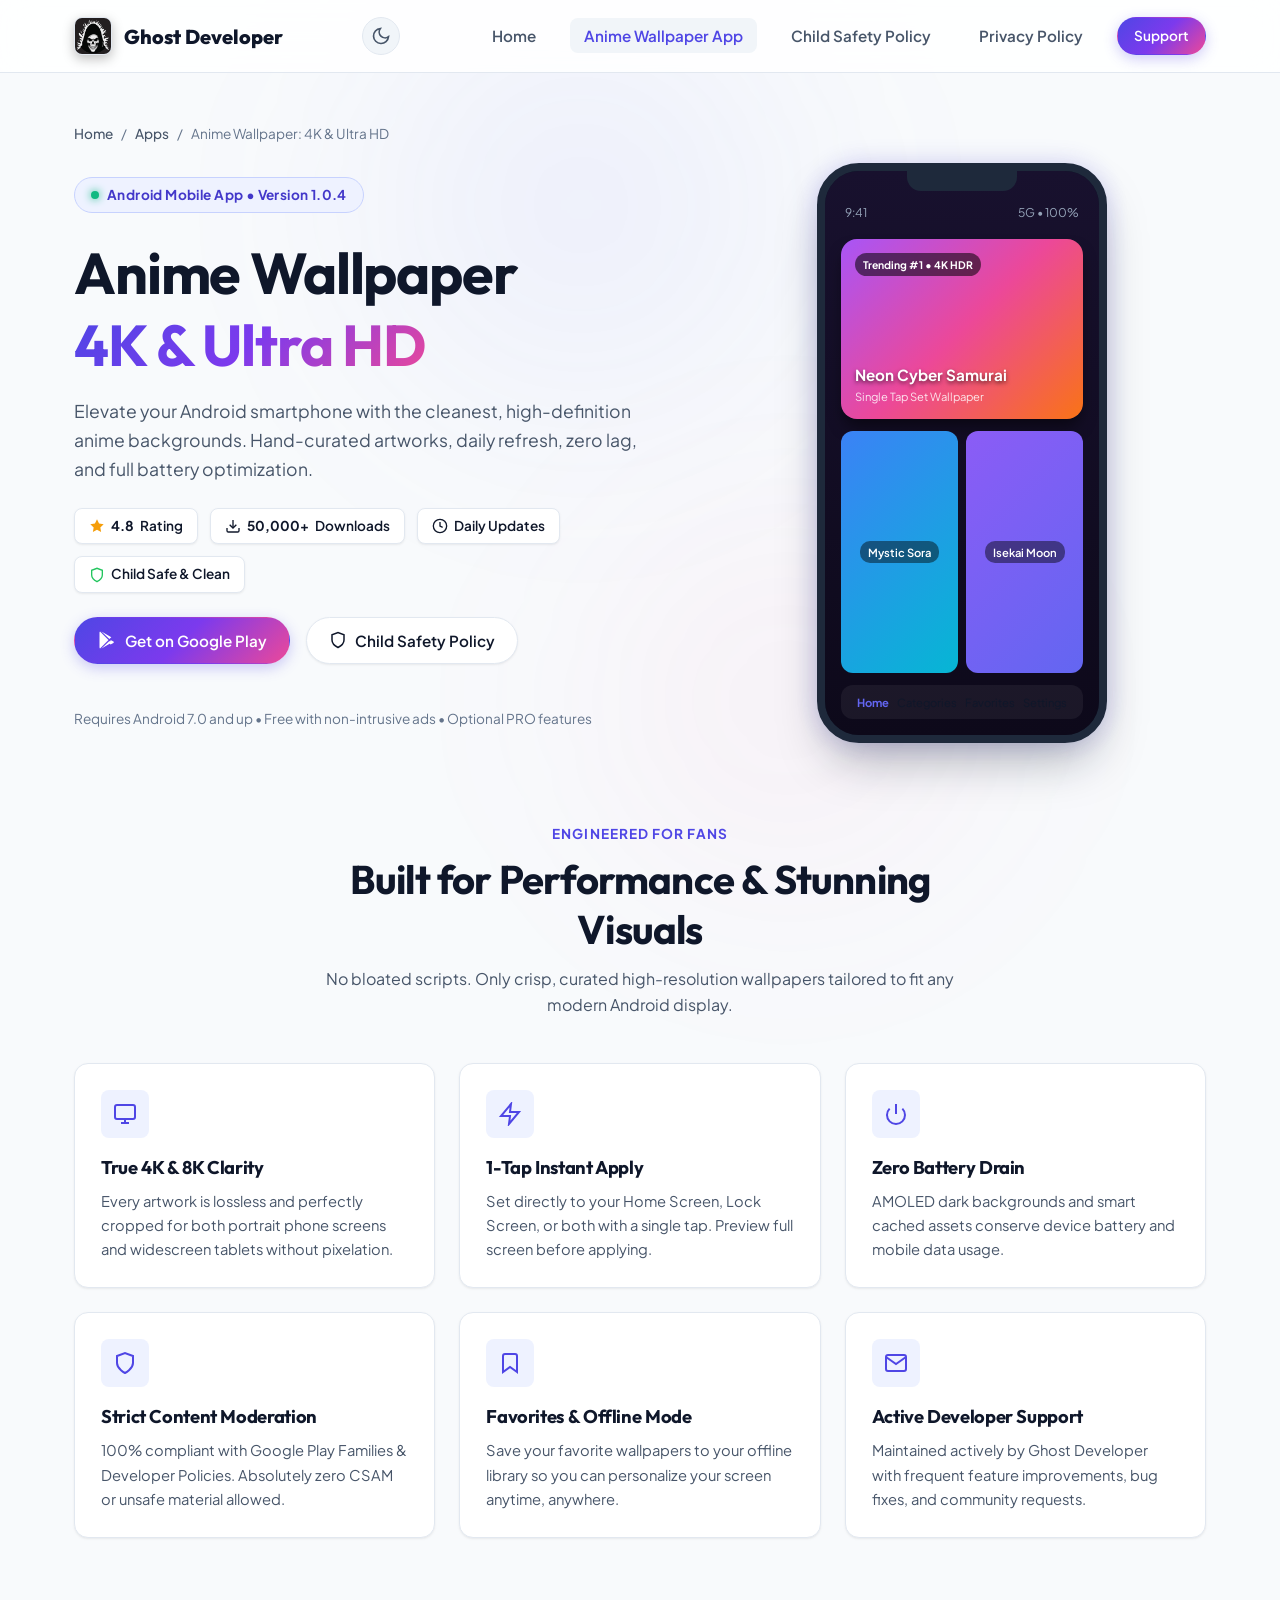
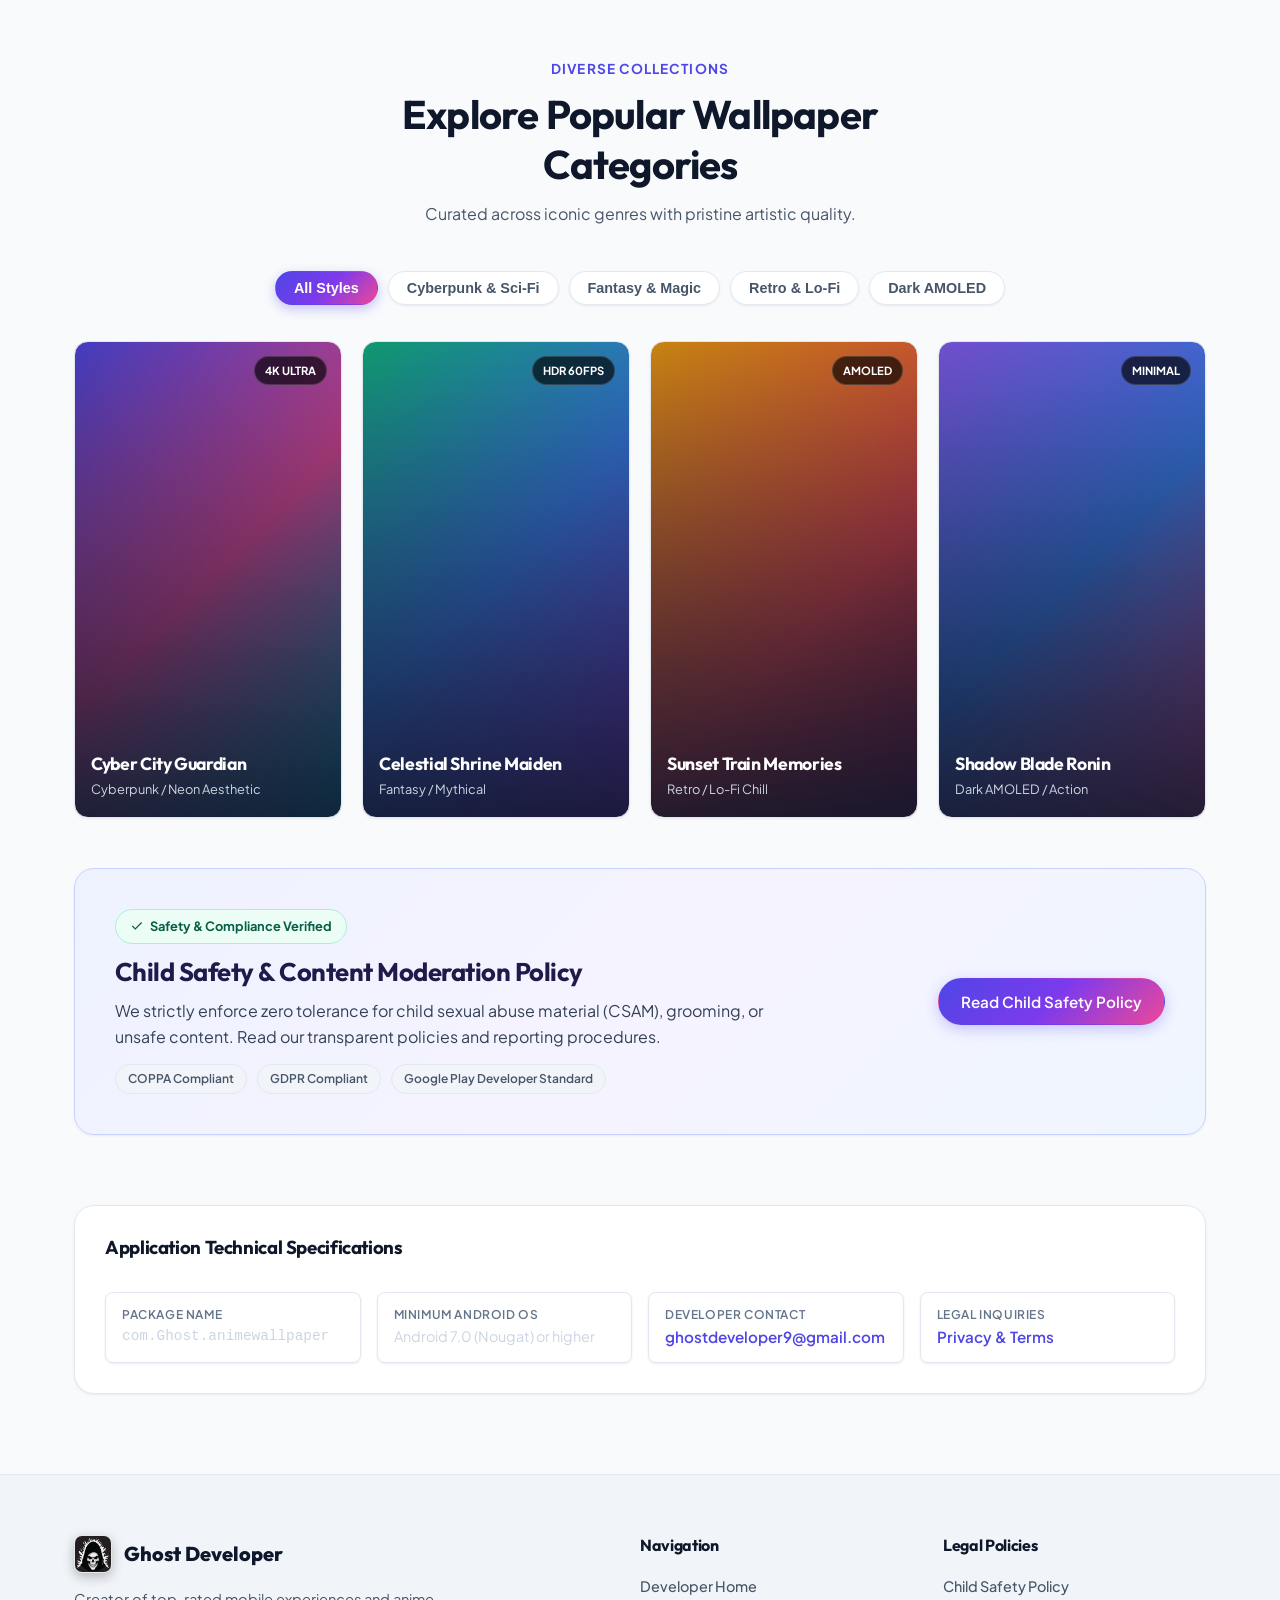
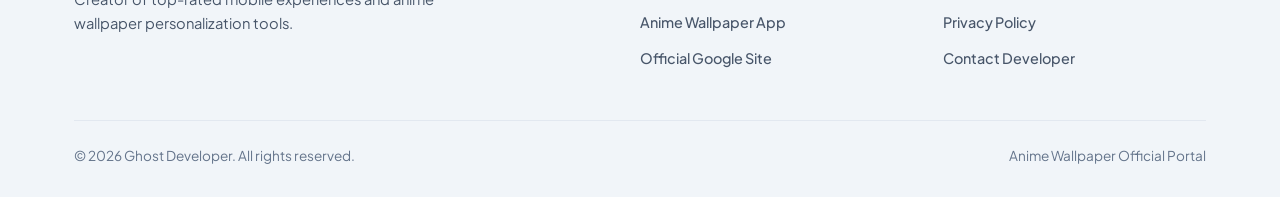
==== commit 9e92f640: "feat: add custom brand logo image and stylesheet across pages" ====
--- a/anime_wallpaper.html
+++ b/anime_wallpaper.html
@@ -21,10 +21,7 @@
     <div class="container nav-container">
       <a href="./index.html" class="brand-logo" id="homeLogoLink">
         <div class="brand-icon">
-          <svg viewBox="0 0 24 24" fill="none" stroke="currentColor" stroke-width="2">
-            <rect x="5" y="2" width="14" height="20" rx="2" ry="2" />
-            <line x1="12" y1="18" x2="12.01" y2="18" />
-          </svg>
+          <img src="./assets/logo.png" alt="Ghost Developer Logo" class="brand-logo-img">
         </div>
         <span>Ghost Developer</span>
       </a>
@@ -384,10 +381,7 @@
         <div class="footer-brand">
           <div class="brand-logo">
             <div class="brand-icon">
-              <svg viewBox="0 0 24 24" fill="none" stroke="currentColor" stroke-width="2">
-                <rect x="5" y="2" width="14" height="20" rx="2" ry="2" />
-                <line x1="12" y1="18" x2="12.01" y2="18" />
-              </svg>
+              <img src="./assets/logo.png" alt="Ghost Developer Logo" class="brand-logo-img">
             </div>
             <span>Ghost Developer</span>
           </div>
--- a/css/style.css
+++ b/css/style.css
@@ -234,12 +234,29 @@
   width: 38px;
   height: 38px;
   border-radius: var(--radius-sm);
-  background: var(--primary-gradient);
+  background: var(--bg-subtle, #0f1523);
   display: flex;
   align-items: center;
   justify-content: center;
   color: white;
-  box-shadow: 0 4px 12px rgba(79, 70, 229, 0.3);
+  box-shadow: 0 4px 12px rgba(0, 0, 0, 0.25);
+  overflow: hidden;
+  flex-shrink: 0;
+  border: 1px solid var(--border-subtle, rgba(255, 255, 255, 0.1));
+  transition: transform 0.25s ease, box-shadow 0.25s ease;
+}
+
+.brand-logo:hover .brand-icon {
+  transform: scale(1.05);
+  box-shadow: 0 0 16px rgba(99, 102, 241, 0.45);
+}
+
+.brand-icon img,
+.brand-logo-img {
+  width: 100%;
+  height: 100%;
+  object-fit: cover;
+  display: block;
 }
 
 .brand-icon svg {
